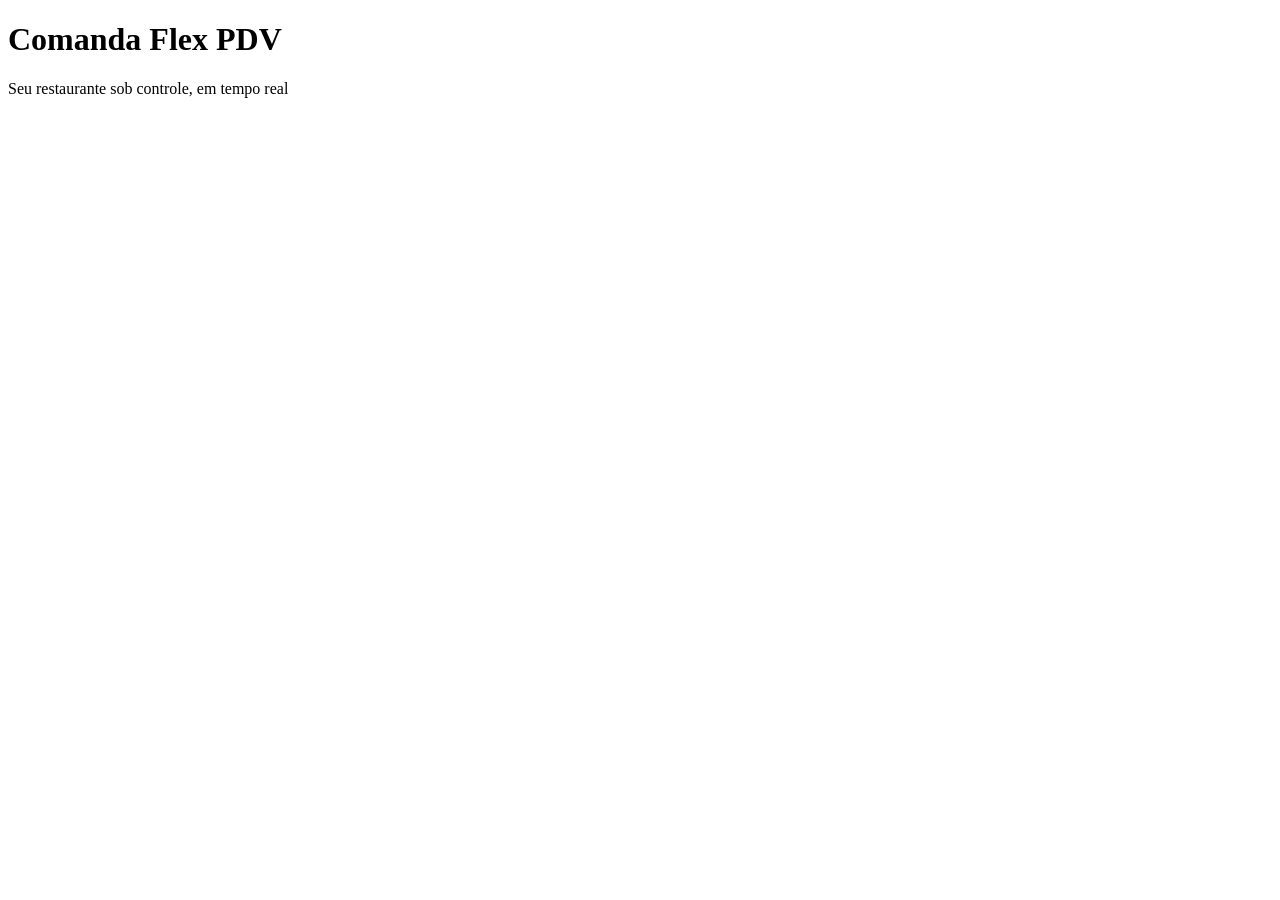
==== index.html @ f5e2afd2 "Adiciona página inicial" ====
<!DOCTYPE html>
<html lang="pt-BR">
<head>
  <meta charset="UTF-8">
  <title>Comanda Flex PDV</title>
</head>
<body>
  <h1>Comanda Flex PDV</h1>
  <p>Seu restaurante sob controle, em tempo real</p>
</body>
</html>
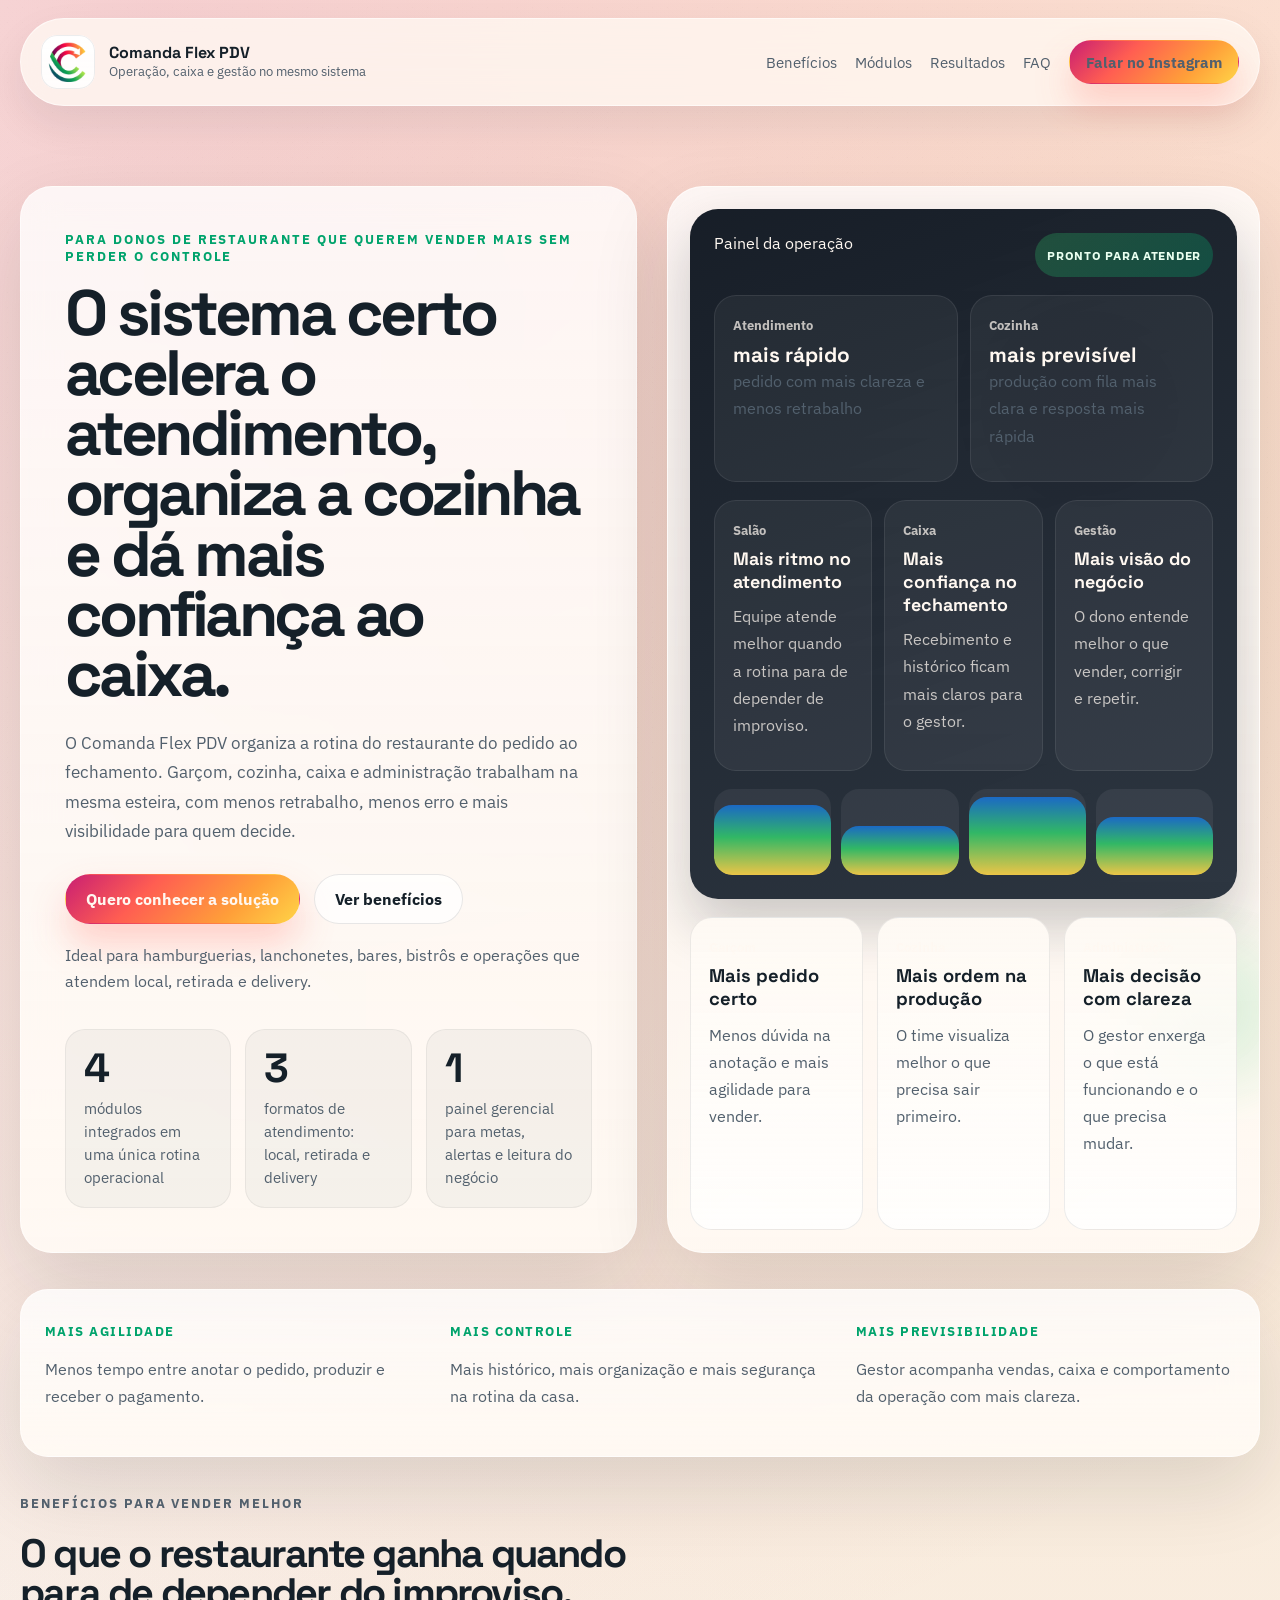
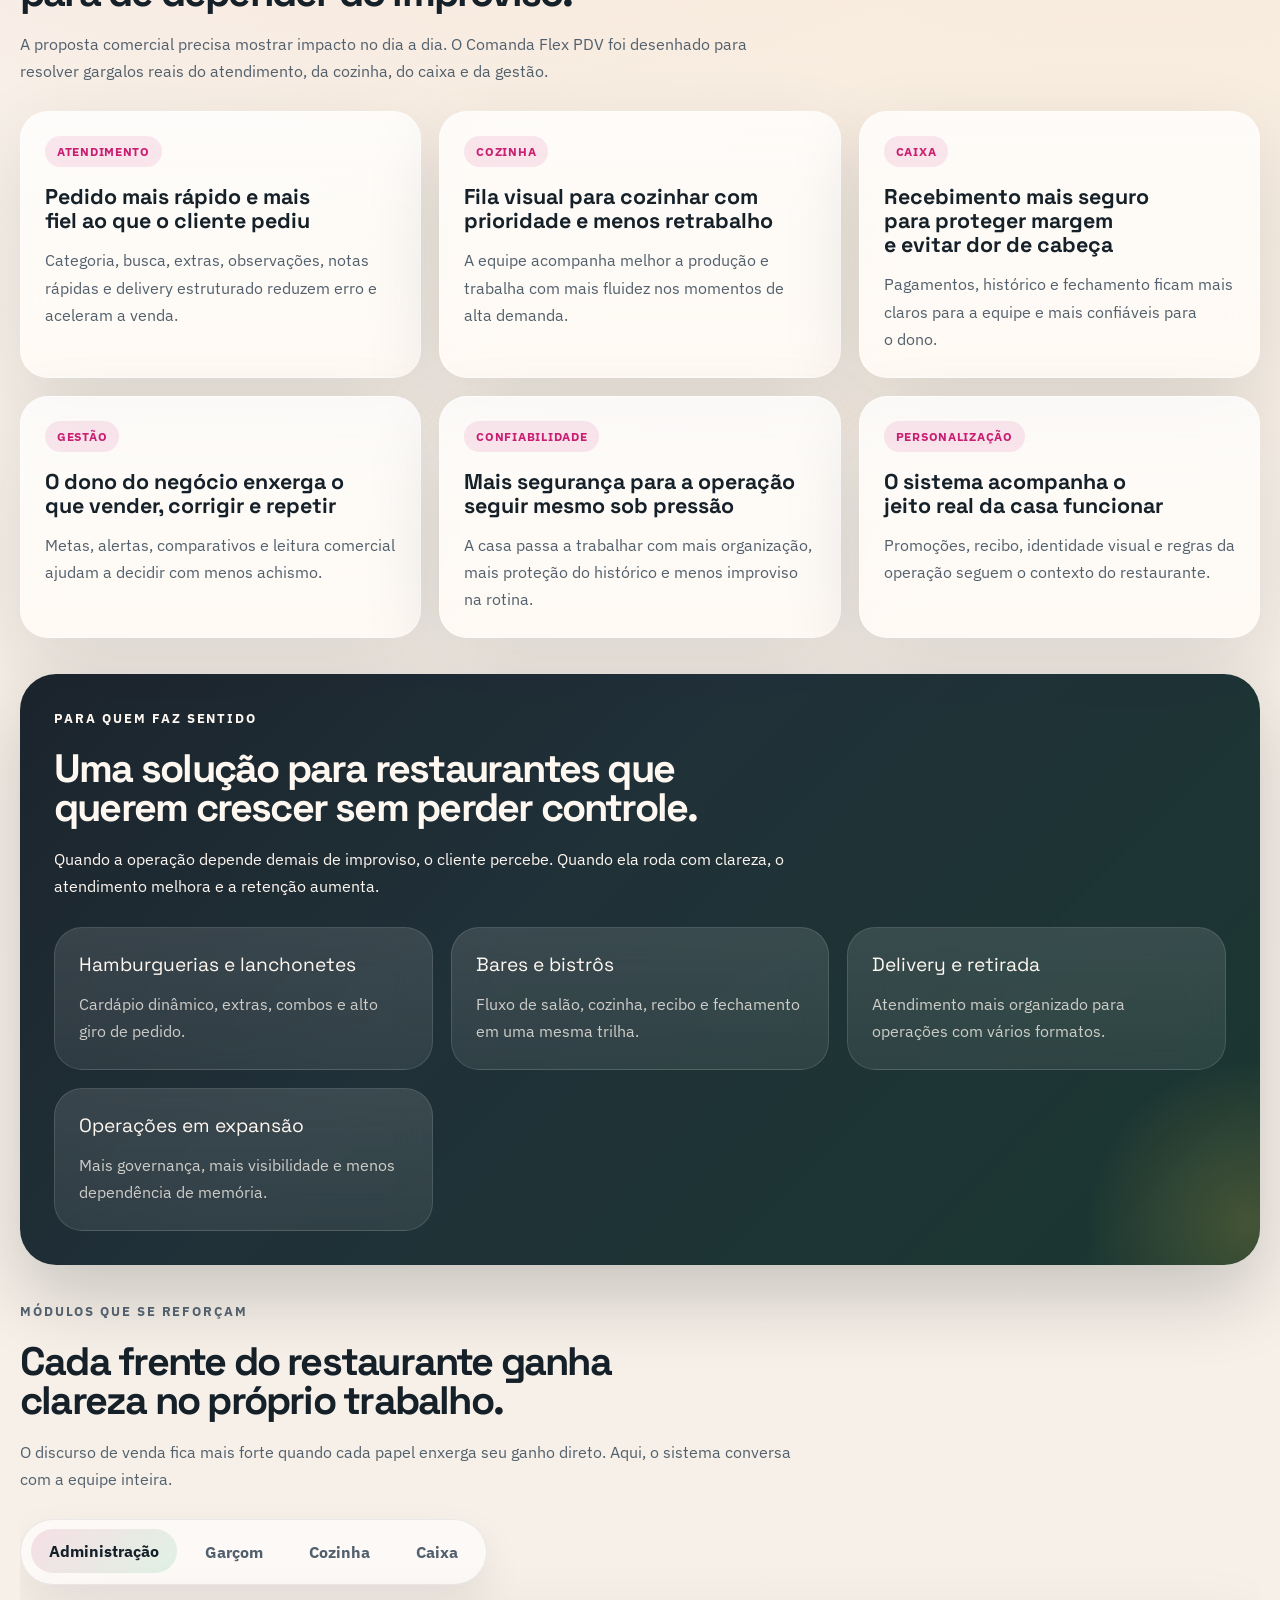
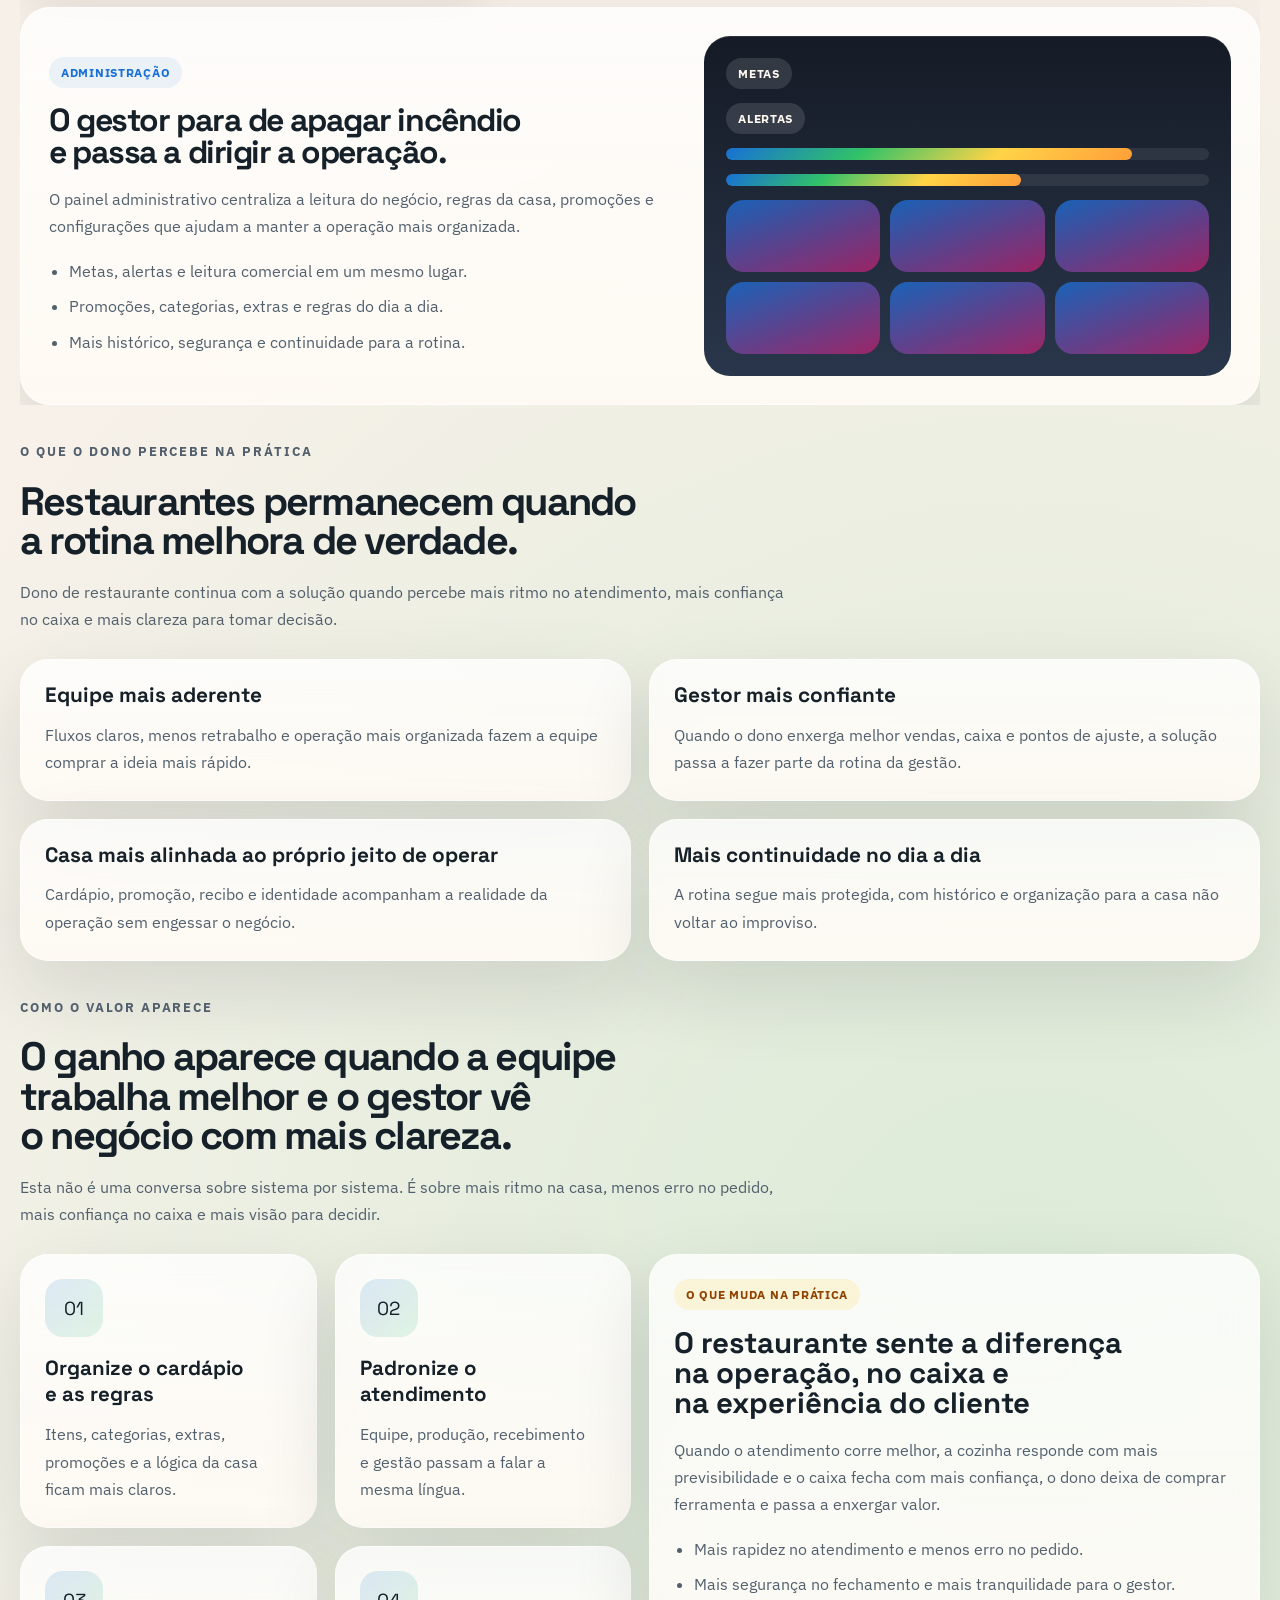
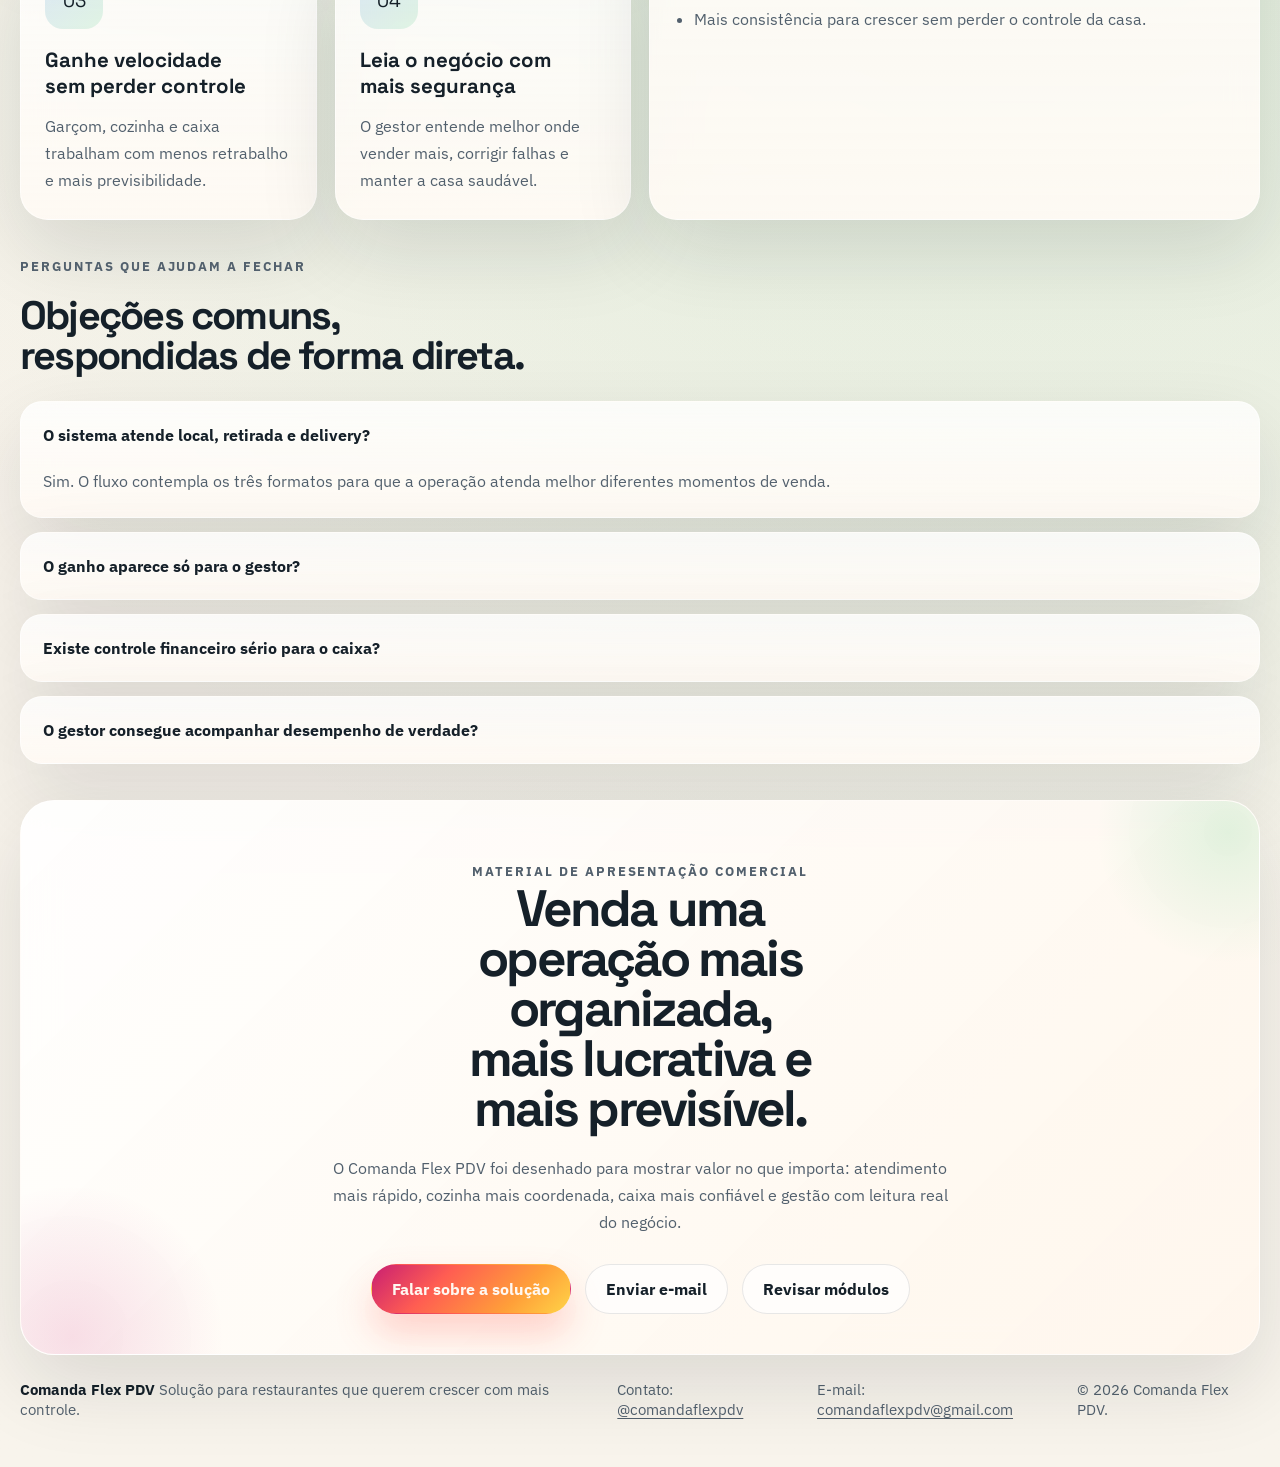
==== commit f7f2d268: "Test" ====
--- a/index.html
+++ b/index.html
@@ -1,11 +1,672 @@
 <!DOCTYPE html>
 <html lang="pt-BR">
-<head>
-  <meta charset="UTF-8">
-  <title>Comanda Flex PDV</title>
-</head>
-<body>
-  <h1>Comanda Flex PDV</h1>
-  <p>Seu restaurante sob controle, em tempo real</p>
-</body>
+  <head>
+    <meta charset="utf-8" />
+    <meta name="viewport" content="width=device-width, initial-scale=1" />
+    <title>Comanda Flex PDV | PDV operacional local para restaurantes</title>
+    <meta
+      name="description"
+      content="Comanda Flex PDV é uma solução para restaurantes com mais agilidade no atendimento, mais controle no caixa e mais clareza para a gestão."
+    />
+    <meta name="theme-color" content="#ff5d52" />
+    <link rel="preconnect" href="https://fonts.googleapis.com" />
+    <link rel="preconnect" href="https://fonts.gstatic.com" crossorigin />
+    <link
+      href="https://fonts.googleapis.com/css2?family=IBM+Plex+Sans:wght@400;500;600;700&family=Space+Grotesk:wght@500;700&display=swap"
+      rel="stylesheet"
+    />
+    <link rel="icon" href="./assets/favicon.png" type="image/png" />
+    <link rel="stylesheet" href="./assets/site.css" />
+    <script defer src="./assets/site.js"></script>
+  </head>
+  <body>
+    <div class="page-noise" aria-hidden="true"></div>
+
+    <header class="site-header">
+      <a class="brand" href="#topo" aria-label="Comanda Flex PDV">
+        <img class="brand-logo" src="./assets/brand-logo.png" alt="" />
+        <span class="brand-copy">
+          <strong>Comanda Flex PDV</strong>
+          <small>Operação, caixa e gestão no mesmo sistema</small>
+        </span>
+      </a>
+
+      <button
+        class="nav-toggle"
+        type="button"
+        aria-expanded="false"
+        aria-controls="site-nav"
+      >
+        Menu
+      </button>
+
+      <nav id="site-nav" class="site-nav" aria-label="Navegação principal">
+        <a href="#beneficios">Benefícios</a>
+        <a href="#modulos">Módulos</a>
+        <a href="#resultados">Resultados</a>
+        <a href="#faq">FAQ</a>
+        <a
+          class="button button-small button-primary"
+          href="https://instagram.com/comandaflexpdv"
+          target="_blank"
+          rel="noreferrer"
+        >
+          Falar no Instagram
+        </a>
+      </nav>
+    </header>
+
+    <main id="topo">
+      <section class="hero section-shell">
+        <div class="hero-copy" data-reveal>
+          <p class="eyebrow">Para donos de restaurante que querem vender mais sem perder o controle</p>
+          <h1>O sistema certo acelera o atendimento, organiza a cozinha e dá mais confiança ao caixa.</h1>
+          <p class="hero-lede">
+            O Comanda Flex PDV organiza a rotina do restaurante do pedido ao
+            fechamento. Garçom, cozinha, caixa e administração trabalham na
+            mesma esteira, com menos retrabalho, menos erro e mais visibilidade
+            para quem decide.
+          </p>
+
+          <div class="hero-actions">
+            <a
+              class="button button-primary"
+              href="https://instagram.com/comandaflexpdv"
+              target="_blank"
+              rel="noreferrer"
+            >
+              Quero conhecer a solução
+            </a>
+            <a class="button button-secondary" href="#beneficios">Ver benefícios</a>
+          </div>
+
+          <p class="hero-caption">
+            Ideal para hamburguerias, lanchonetes, bares, bistrôs e operações
+            que atendem local, retirada e delivery.
+          </p>
+
+          <ul class="hero-metrics" aria-label="Indicadores do produto">
+            <li>
+              <strong data-counter="4">4</strong>
+              <span>módulos integrados em uma única rotina operacional</span>
+            </li>
+            <li>
+              <strong data-counter="3">3</strong>
+              <span>formatos de atendimento: local, retirada e delivery</span>
+            </li>
+            <li>
+              <strong data-counter="1">1</strong>
+              <span>painel gerencial para metas, alertas e leitura do negócio</span>
+            </li>
+          </ul>
+        </div>
+
+        <div class="hero-stage" data-reveal>
+          <article class="sales-console">
+            <div class="sales-console__header">
+              <span>Painel da operação</span>
+              <span class="status-pill">pronto para atender</span>
+            </div>
+
+            <div class="sales-strip">
+              <div class="sales-kpi">
+                <small>Atendimento</small>
+                <strong>mais rápido</strong>
+                <span>pedido com mais clareza e menos retrabalho</span>
+              </div>
+              <div class="sales-kpi">
+                <small>Cozinha</small>
+                <strong>mais previsível</strong>
+                <span>produção com fila mais clara e resposta mais rápida</span>
+              </div>
+            </div>
+
+            <div class="sales-grid">
+              <article class="sales-card">
+                <small>Salão</small>
+                <strong>Mais ritmo no atendimento</strong>
+                <p>Equipe atende melhor quando a rotina para de depender de improviso.</p>
+              </article>
+              <article class="sales-card">
+                <small>Caixa</small>
+                <strong>Mais confiança no fechamento</strong>
+                <p>Recebimento e histórico ficam mais claros para o gestor.</p>
+              </article>
+              <article class="sales-card">
+                <small>Gestão</small>
+                <strong>Mais visão do negócio</strong>
+                <p>O dono entende melhor o que vender, corrigir e repetir.</p>
+              </article>
+            </div>
+
+            <div class="signal-band" aria-hidden="true">
+              <span style="--fill: 82%"></span>
+              <span style="--fill: 57%"></span>
+              <span style="--fill: 91%"></span>
+              <span style="--fill: 68%"></span>
+            </div>
+          </article>
+
+          <div class="hero-sidecards">
+            <article class="flow-card">
+              <small>Garçom</small>
+              <strong>Mais pedido certo</strong>
+              <p>Menos dúvida na anotação e mais agilidade para vender.</p>
+            </article>
+            <article class="flow-card">
+              <small>Cozinha</small>
+              <strong>Mais ordem na produção</strong>
+              <p>O time visualiza melhor o que precisa sair primeiro.</p>
+            </article>
+            <article class="flow-card">
+              <small>Administração</small>
+              <strong>Mais decisão com clareza</strong>
+              <p>O gestor enxerga o que está funcionando e o que precisa mudar.</p>
+            </article>
+          </div>
+        </div>
+      </section>
+
+      <section class="proof-bar section-shell" data-reveal>
+        <article class="proof-item">
+          <span>Mais agilidade</span>
+          <p>Menos tempo entre anotar o pedido, produzir e receber o pagamento.</p>
+        </article>
+        <article class="proof-item">
+          <span>Mais controle</span>
+          <p>Mais histórico, mais organização e mais segurança na rotina da casa.</p>
+        </article>
+        <article class="proof-item">
+          <span>Mais previsibilidade</span>
+          <p>Gestor acompanha vendas, caixa e comportamento da operação com mais clareza.</p>
+        </article>
+      </section>
+
+      <section id="beneficios" class="section-shell">
+        <div class="section-heading" data-reveal>
+          <p class="eyebrow">Benefícios para vender melhor</p>
+          <h2>O que o restaurante ganha quando para de depender do improviso.</h2>
+          <p>
+            A proposta comercial precisa mostrar impacto no dia a dia. O Comanda
+            Flex PDV foi desenhado para resolver gargalos reais do atendimento,
+            da cozinha, do caixa e da gestão.
+          </p>
+        </div>
+
+        <div class="feature-grid">
+          <article class="feature-card" data-reveal>
+            <span class="feature-tag">Atendimento</span>
+            <h3>Pedido mais rápido e mais fiel ao que o cliente pediu</h3>
+            <p>
+              Categoria, busca, extras, observações, notas rápidas e delivery
+              estruturado reduzem erro e aceleram a venda.
+            </p>
+          </article>
+
+          <article class="feature-card" data-reveal>
+            <span class="feature-tag">Cozinha</span>
+            <h3>Fila visual para cozinhar com prioridade e menos retrabalho</h3>
+            <p>
+              A equipe acompanha melhor a produção e trabalha com mais fluidez
+              nos momentos de alta demanda.
+            </p>
+          </article>
+
+          <article class="feature-card" data-reveal>
+            <span class="feature-tag">Caixa</span>
+            <h3>Recebimento mais seguro para proteger margem e evitar dor de cabeça</h3>
+            <p>
+              Pagamentos, histórico e fechamento ficam mais claros para a equipe
+              e mais confiáveis para o dono.
+            </p>
+          </article>
+
+          <article class="feature-card" data-reveal>
+            <span class="feature-tag">Gestão</span>
+            <h3>O dono do negócio enxerga o que vender, corrigir e repetir</h3>
+            <p>
+              Metas, alertas, comparativos e leitura comercial ajudam a decidir
+              com menos achismo.
+            </p>
+          </article>
+
+          <article class="feature-card" data-reveal>
+            <span class="feature-tag">Confiabilidade</span>
+            <h3>Mais segurança para a operação seguir mesmo sob pressão</h3>
+            <p>
+              A casa passa a trabalhar com mais organização, mais proteção do
+              histórico e menos improviso na rotina.
+            </p>
+          </article>
+
+          <article class="feature-card" data-reveal>
+            <span class="feature-tag">Personalização</span>
+            <h3>O sistema acompanha o jeito real da casa funcionar</h3>
+            <p>
+              Promoções, recibo, identidade visual e regras da operação seguem o
+              contexto do restaurante.
+            </p>
+          </article>
+        </div>
+      </section>
+
+      <section class="section-shell audience-shell">
+        <div class="section-heading section-heading--light" data-reveal>
+          <p class="eyebrow">Para quem faz sentido</p>
+          <h2>Uma solução para restaurantes que querem crescer sem perder controle.</h2>
+          <p>
+            Quando a operação depende demais de improviso, o cliente percebe.
+            Quando ela roda com clareza, o atendimento melhora e a retenção
+            aumenta.
+          </p>
+        </div>
+
+        <div class="audience-grid">
+          <article class="audience-card" data-reveal>
+            <span>Hamburguerias e lanchonetes</span>
+            <p>Cardápio dinâmico, extras, combos e alto giro de pedido.</p>
+          </article>
+          <article class="audience-card" data-reveal>
+            <span>Bares e bistrôs</span>
+            <p>Fluxo de salão, cozinha, recibo e fechamento em uma mesma trilha.</p>
+          </article>
+          <article class="audience-card" data-reveal>
+            <span>Delivery e retirada</span>
+            <p>Atendimento mais organizado para operações com vários formatos.</p>
+          </article>
+          <article class="audience-card" data-reveal>
+            <span>Operações em expansão</span>
+            <p>Mais governança, mais visibilidade e menos dependência de memória.</p>
+          </article>
+        </div>
+      </section>
+
+      <section id="modulos" class="section-shell modules-shell">
+        <div class="section-heading" data-reveal>
+          <p class="eyebrow">Módulos que se reforçam</p>
+          <h2>Cada frente do restaurante ganha clareza no próprio trabalho.</h2>
+          <p>
+            O discurso de venda fica mais forte quando cada papel enxerga seu
+            ganho direto. Aqui, o sistema conversa com a equipe inteira.
+          </p>
+        </div>
+
+        <div class="module-tabs" role="tablist" aria-label="Módulos do sistema" data-reveal>
+          <button
+            class="module-tab is-active"
+            type="button"
+            id="tab-admin"
+            role="tab"
+            aria-selected="true"
+            aria-controls="panel-admin"
+            data-module="admin"
+          >
+            Administração
+          </button>
+          <button
+            class="module-tab"
+            type="button"
+            id="tab-waiter"
+            role="tab"
+            aria-selected="false"
+            aria-controls="panel-waiter"
+            data-module="waiter"
+          >
+            Garçom
+          </button>
+          <button
+            class="module-tab"
+            type="button"
+            id="tab-kitchen"
+            role="tab"
+            aria-selected="false"
+            aria-controls="panel-kitchen"
+            data-module="kitchen"
+          >
+            Cozinha
+          </button>
+          <button
+            class="module-tab"
+            type="button"
+            id="tab-cashier"
+            role="tab"
+            aria-selected="false"
+            aria-controls="panel-cashier"
+            data-module="cashier"
+          >
+            Caixa
+          </button>
+        </div>
+
+        <div class="module-panels">
+          <article
+            class="module-panel is-active"
+            id="panel-admin"
+            role="tabpanel"
+            aria-labelledby="tab-admin"
+            data-module-panel="admin"
+            data-reveal
+          >
+            <div class="module-copy">
+              <span class="module-kicker">Administração</span>
+              <h3>O gestor para de apagar incêndio e passa a dirigir a operação.</h3>
+              <p>
+                O painel administrativo centraliza a leitura do negócio, regras
+                da casa, promoções e configurações que ajudam a manter a
+                operação mais organizada.
+              </p>
+              <ul class="module-list">
+                <li>Metas, alertas e leitura comercial em um mesmo lugar.</li>
+                <li>Promoções, categorias, extras e regras do dia a dia.</li>
+                <li>Mais histórico, segurança e continuidade para a rotina.</li>
+              </ul>
+            </div>
+
+            <div class="module-mock module-mock--admin" aria-hidden="true">
+              <div class="mock-pill">metas</div>
+              <div class="mock-pill">alertas</div>
+              <div class="mock-bar" style="--fill: 84%"></div>
+              <div class="mock-bar" style="--fill: 61%"></div>
+              <div class="mock-grid">
+                <span></span>
+                <span></span>
+                <span></span>
+                <span></span>
+                <span></span>
+                <span></span>
+              </div>
+            </div>
+          </article>
+
+          <article
+            class="module-panel"
+            id="panel-waiter"
+            role="tabpanel"
+            aria-labelledby="tab-waiter"
+            data-module-panel="waiter"
+            data-reveal
+            hidden
+          >
+            <div class="module-copy">
+              <span class="module-kicker">Garçom</span>
+              <h3>Mais mesas atendidas com menos fricção para quem vende.</h3>
+              <p>
+                O atendimento fica rápido e padronizado, com busca, categorias,
+                extras, observações, promoções automáticas e fluxo completo para
+                local, retirada e delivery.
+              </p>
+              <ul class="module-list">
+                <li>Notas rápidas e revisão antes da confirmação do pedido.</li>
+                <li>Mais proteção para não perder o ritmo do atendimento.</li>
+                <li>Histórico do pedido para apoiar pós-venda e correções.</li>
+              </ul>
+            </div>
+
+            <div class="module-mock module-mock--waiter" aria-hidden="true">
+              <div class="order-chip">burger duplo + bacon</div>
+              <div class="order-chip">combo promocional</div>
+              <div class="order-chip">delivery</div>
+              <div class="order-note">sem cebola | extra molho | taxa aplicada</div>
+              <div class="sync-strip">
+                <span class="sync-dot"></span>
+                <strong>pedido protegido para seguir</strong>
+              </div>
+            </div>
+          </article>
+
+          <article
+            class="module-panel"
+            id="panel-kitchen"
+            role="tabpanel"
+            aria-labelledby="tab-kitchen"
+            data-module-panel="kitchen"
+            data-reveal
+            hidden
+          >
+            <div class="module-copy">
+              <span class="module-kicker">Cozinha</span>
+              <h3>A produção trabalha com fila visual, prioridade e mais previsibilidade.</h3>
+              <p>
+                O time acompanha a carga de pedidos com mais clareza e ganha
+                ritmo para responder melhor nos horários de pico.
+              </p>
+              <ul class="module-list">
+                <li>Mais leitura da fila para evitar atraso invisível.</li>
+                <li>Mais foco no que precisa sair primeiro.</li>
+                <li>Mais histórico para entender o que aconteceu em cada pedido.</li>
+              </ul>
+            </div>
+
+            <div class="module-mock module-mock--kitchen" aria-hidden="true">
+              <div class="kitchen-card">
+                <small>pendente</small>
+                <strong>02:11</strong>
+              </div>
+              <div class="kitchen-card">
+                <small>em preparo</small>
+                <strong>08:42</strong>
+              </div>
+              <div class="kitchen-card is-hot">
+                <small>aguardando caixa</small>
+                <strong>13:09</strong>
+              </div>
+            </div>
+          </article>
+
+          <article
+            class="module-panel"
+            id="panel-cashier"
+            role="tabpanel"
+            aria-labelledby="tab-cashier"
+            data-module-panel="cashier"
+            data-reveal
+            hidden
+          >
+            <div class="module-copy">
+              <span class="module-kicker">Caixa</span>
+              <h3>O recebimento deixa de ser um ponto cego do restaurante.</h3>
+              <p>
+                A rotina do caixa combina agilidade no atendimento com mais
+                confiança para fechar o dia sem dor de cabeça.
+              </p>
+              <ul class="module-list">
+                <li>Recebimento mais claro para a equipe.</li>
+                <li>Fechamento mais confiável para o gestor.</li>
+                <li>Mais histórico para evitar dúvidas e retrabalho.</li>
+              </ul>
+            </div>
+
+            <div class="module-mock module-mock--cashier" aria-hidden="true">
+              <div class="cash-line">
+                <span>Dinheiro</span>
+                <strong>R$ 120,00</strong>
+              </div>
+              <div class="cash-line">
+                <span>Cartão</span>
+                <strong>R$ 90,00</strong>
+              </div>
+              <div class="cash-total">
+                <span>valor esperado</span>
+                <strong>R$ 210,00</strong>
+              </div>
+            </div>
+          </article>
+        </div>
+      </section>
+
+      <section id="resultados" class="section-shell retention-shell">
+        <div class="section-heading" data-reveal>
+          <p class="eyebrow">O que o dono percebe na prática</p>
+          <h2>Restaurantes permanecem quando a rotina melhora de verdade.</h2>
+          <p>
+            Dono de restaurante continua com a solução quando percebe mais ritmo
+            no atendimento, mais confiança no caixa e mais clareza para tomar
+            decisão.
+          </p>
+        </div>
+
+        <div class="retention-grid">
+          <article class="retention-card" data-reveal>
+            <h3>Equipe mais aderente</h3>
+            <p>
+              Fluxos claros, menos retrabalho e operação mais organizada fazem a
+              equipe comprar a ideia mais rápido.
+            </p>
+          </article>
+          <article class="retention-card" data-reveal>
+            <h3>Gestor mais confiante</h3>
+            <p>
+              Quando o dono enxerga melhor vendas, caixa e pontos de ajuste, a
+              solução passa a fazer parte da rotina da gestão.
+            </p>
+          </article>
+          <article class="retention-card" data-reveal>
+            <h3>Casa mais alinhada ao próprio jeito de operar</h3>
+            <p>
+              Cardápio, promoção, recibo e identidade acompanham a realidade da
+              operação sem engessar o negócio.
+            </p>
+          </article>
+          <article class="retention-card" data-reveal>
+            <h3>Mais continuidade no dia a dia</h3>
+            <p>
+              A rotina segue mais protegida, com histórico e organização para a
+              casa não voltar ao improviso.
+            </p>
+          </article>
+        </div>
+      </section>
+
+      <section class="section-shell implementation-shell">
+        <div class="section-heading" data-reveal>
+          <p class="eyebrow">Como o valor aparece</p>
+          <h2>O ganho aparece quando a equipe trabalha melhor e o gestor vê o negócio com mais clareza.</h2>
+          <p>
+            Esta não é uma conversa sobre sistema por sistema. É sobre mais
+            ritmo na casa, menos erro no pedido, mais confiança no caixa e mais
+            visão para decidir.
+          </p>
+        </div>
+
+        <div class="implementation-grid">
+          <div class="timeline" data-reveal>
+            <article class="timeline-step">
+              <span>01</span>
+              <h3>Organize o cardápio e as regras</h3>
+              <p>Itens, categorias, extras, promoções e a lógica da casa ficam mais claros.</p>
+            </article>
+            <article class="timeline-step">
+              <span>02</span>
+              <h3>Padronize o atendimento</h3>
+              <p>Equipe, produção, recebimento e gestão passam a falar a mesma língua.</p>
+            </article>
+            <article class="timeline-step">
+              <span>03</span>
+              <h3>Ganhe velocidade sem perder controle</h3>
+              <p>Garçom, cozinha e caixa trabalham com menos retrabalho e mais previsibilidade.</p>
+            </article>
+            <article class="timeline-step">
+              <span>04</span>
+              <h3>Leia o negócio com mais segurança</h3>
+              <p>O gestor entende melhor onde vender mais, corrigir falhas e manter a casa saudável.</p>
+            </article>
+          </div>
+
+          <article class="implementation-card" data-reveal>
+            <span class="feature-tag feature-tag--warm">O que muda na prática</span>
+            <h3>O restaurante sente a diferença na operação, no caixa e na experiência do cliente</h3>
+            <p>
+              Quando o atendimento corre melhor, a cozinha responde com mais
+              previsibilidade e o caixa fecha com mais confiança, o dono deixa
+              de comprar ferramenta e passa a enxergar valor.
+            </p>
+            <ul class="module-list">
+              <li>Mais rapidez no atendimento e menos erro no pedido.</li>
+              <li>Mais segurança no fechamento e mais tranquilidade para o gestor.</li>
+              <li>Mais consistência para crescer sem perder o controle da casa.</li>
+            </ul>
+          </article>
+        </div>
+      </section>
+
+      <section id="faq" class="section-shell faq-shell">
+        <div class="section-heading" data-reveal>
+          <p class="eyebrow">Perguntas que ajudam a fechar</p>
+          <h2>Objeções comuns, respondidas de forma direta.</h2>
+        </div>
+
+        <div class="faq-list" data-reveal>
+          <details class="faq-item" open>
+            <summary>O sistema atende local, retirada e delivery?</summary>
+            <p>
+              Sim. O fluxo contempla os três formatos para que a operação atenda
+              melhor diferentes momentos de venda.
+            </p>
+          </details>
+
+          <details class="faq-item">
+            <summary>O ganho aparece só para o gestor?</summary>
+            <p>
+              Não. O salão ganha mais ritmo, a cozinha trabalha com mais ordem,
+              o caixa fecha com mais confiança e o gestor enxerga melhor o
+              negócio.
+            </p>
+          </details>
+
+          <details class="faq-item">
+            <summary>Existe controle financeiro sério para o caixa?</summary>
+            <p>
+              Sim. O foco do caixa é dar mais segurança ao recebimento e mais
+              tranquilidade ao fechamento da rotina.
+            </p>
+          </details>
+
+          <details class="faq-item">
+            <summary>O gestor consegue acompanhar desempenho de verdade?</summary>
+            <p>
+              Sim. A solução ajuda a entender melhor o que está vendendo, onde
+              há desperdício e o que precisa ser corrigido.
+            </p>
+          </details>
+        </div>
+      </section>
+
+      <section class="closing-cta section-shell" data-reveal>
+        <p class="eyebrow">Material de apresentação comercial</p>
+        <h2>Venda uma operação mais organizada, mais lucrativa e mais previsível.</h2>
+        <p>
+          O Comanda Flex PDV foi desenhado para mostrar valor no que importa:
+          atendimento mais rápido, cozinha mais coordenada, caixa mais confiável
+          e gestão com leitura real do negócio.
+        </p>
+
+        <div class="hero-actions">
+          <a
+            class="button button-primary"
+            href="https://instagram.com/comandaflexpdv"
+            target="_blank"
+            rel="noreferrer"
+          >
+            Falar sobre a solução
+          </a>
+          <a class="button button-secondary" href="mailto:comandaflexpdv@gmail.com">Enviar e-mail</a>
+          <a class="button button-secondary" href="#modulos">Revisar módulos</a>
+        </div>
+      </section>
+    </main>
+
+    <footer class="site-footer">
+      <p>
+        <strong>Comanda Flex PDV</strong>
+        <span>Solução para restaurantes que querem crescer com mais controle.</span>
+      </p>
+      <p>
+        Contato: <a href="https://instagram.com/comandaflexpdv" target="_blank" rel="noreferrer">@comandaflexpdv</a>
+      </p>
+      <p>
+        E-mail: <a href="mailto:comandaflexpdv@gmail.com">comandaflexpdv@gmail.com</a>
+      </p>
+      <p>&copy; <span id="current-year">2026</span> Comanda Flex PDV.</p>
+    </footer>
+  </body>
 </html>
--- a/assets/site.css
+++ b/assets/site.css
@@ -0,0 +1,1331 @@
+:root {
+  --bg: #f6efe7;
+  --bg-alt: #fff8f1;
+  --surface: rgba(255, 252, 247, 0.82);
+  --surface-strong: #fffaf4;
+  --surface-dark: rgba(18, 28, 36, 0.92);
+  --text: #152029;
+  --text-soft: #52606d;
+  --text-inverse: #fff8f1;
+  --line: rgba(21, 32, 41, 0.1);
+  --line-strong: rgba(21, 32, 41, 0.18);
+  --shadow: 0 30px 80px rgba(20, 24, 37, 0.12);
+  --shadow-soft: 0 18px 40px rgba(20, 24, 37, 0.08);
+  --magenta: #c91f72;
+  --red: #ff5d52;
+  --orange: #ff9f39;
+  --yellow: #ffd447;
+  --green: #31c268;
+  --teal: #00a36c;
+  --blue: #1870d6;
+  --ink: #0f1720;
+  --font-display: "Space Grotesk", "Trebuchet MS", sans-serif;
+  --font-body: "IBM Plex Sans", "Segoe UI", sans-serif;
+  --radius-xl: 32px;
+  --radius-lg: 24px;
+  --radius-md: 18px;
+  --radius-sm: 12px;
+  --site-width: 1240px;
+}
+
+*,
+*::before,
+*::after {
+  box-sizing: border-box;
+}
+
+html {
+  scroll-behavior: smooth;
+}
+
+body {
+  margin: 0;
+  min-height: 100vh;
+  color: var(--text);
+  font-family: var(--font-body);
+  background:
+    radial-gradient(circle at 12% 0%, rgba(201, 31, 114, 0.16), transparent 28%),
+    radial-gradient(circle at 88% 8%, rgba(255, 159, 57, 0.18), transparent 28%),
+    radial-gradient(circle at 80% 72%, rgba(49, 194, 104, 0.14), transparent 28%),
+    linear-gradient(180deg, #fff7ee 0%, #f6efe7 36%, #f8f4ec 100%);
+}
+
+img {
+  display: block;
+  max-width: 100%;
+}
+
+a {
+  color: inherit;
+  text-decoration: none;
+}
+
+button,
+input,
+textarea,
+select {
+  font: inherit;
+}
+
+code,
+pre {
+  font-family: "Consolas", "Courier New", monospace;
+}
+
+.page-noise {
+  position: fixed;
+  inset: 0;
+  z-index: -1;
+  pointer-events: none;
+  opacity: 0.38;
+  background-image:
+    linear-gradient(rgba(21, 32, 41, 0.014), rgba(21, 32, 41, 0.014)),
+    radial-gradient(rgba(21, 32, 41, 0.04) 0.65px, transparent 0.65px);
+  background-size: auto, 15px 15px;
+}
+
+.site-header,
+.section-shell,
+.site-footer {
+  width: min(calc(100% - 32px), var(--site-width));
+  margin-inline: auto;
+}
+
+.site-header {
+  position: sticky;
+  top: 18px;
+  z-index: 20;
+  display: flex;
+  align-items: center;
+  justify-content: space-between;
+  gap: 24px;
+  margin-top: 18px;
+  padding: 16px 20px;
+  border-radius: 999px;
+  border: 1px solid rgba(255, 255, 255, 0.56);
+  background: rgba(255, 250, 244, 0.76);
+  backdrop-filter: blur(18px);
+  box-shadow: var(--shadow-soft);
+}
+
+.brand {
+  display: inline-flex;
+  align-items: center;
+  gap: 14px;
+  min-width: 0;
+}
+
+.brand-logo {
+  width: 54px;
+  height: 54px;
+  border-radius: 16px;
+  object-fit: contain;
+  background: linear-gradient(180deg, rgba(255, 255, 255, 0.98), rgba(255, 255, 255, 0.84));
+  padding: 4px;
+  box-shadow: inset 0 0 0 1px rgba(21, 32, 41, 0.08);
+}
+
+.brand-copy {
+  display: flex;
+  flex-direction: column;
+  min-width: 0;
+}
+
+.brand-copy strong,
+.hero-copy h1,
+.section-heading h2,
+.feature-card h3,
+.module-copy h3,
+.retention-card h3,
+.timeline-step h3,
+.implementation-card h3,
+.closing-cta h2 {
+  font-family: var(--font-display);
+  text-wrap: balance;
+}
+
+.brand-copy strong {
+  font-size: 1rem;
+  font-weight: 700;
+  line-height: 1.1;
+}
+
+.brand-copy small {
+  color: var(--text-soft);
+  font-size: 0.83rem;
+}
+
+.site-nav {
+  display: flex;
+  align-items: center;
+  gap: 18px;
+}
+
+.site-nav a {
+  color: var(--text-soft);
+  font-size: 0.95rem;
+  transition: color 180ms ease;
+}
+
+.site-nav a:hover,
+.site-nav a:focus-visible {
+  color: var(--text);
+}
+
+.nav-toggle {
+  display: none;
+  border: 1px solid var(--line);
+  border-radius: 999px;
+  padding: 10px 16px;
+  background: var(--surface);
+  color: var(--text);
+}
+
+.button {
+  display: inline-flex;
+  align-items: center;
+  justify-content: center;
+  gap: 10px;
+  padding: 14px 20px;
+  border-radius: 999px;
+  border: 1px solid transparent;
+  font-weight: 700;
+  transition:
+    transform 180ms ease,
+    box-shadow 180ms ease,
+    border-color 180ms ease,
+    background 180ms ease;
+}
+
+.button:hover,
+.button:focus-visible {
+  transform: translateY(-2px);
+}
+
+.button-small {
+  padding: 11px 16px;
+}
+
+.button-primary {
+  color: var(--text-inverse);
+  background:
+    linear-gradient(135deg, var(--magenta), var(--red) 34%, var(--orange) 72%, var(--yellow));
+  box-shadow: 0 20px 36px rgba(255, 93, 82, 0.26);
+}
+
+.button-secondary {
+  color: var(--text);
+  background: rgba(255, 255, 255, 0.68);
+  border-color: rgba(21, 32, 41, 0.1);
+}
+
+.section-shell {
+  margin-top: 36px;
+}
+
+.hero {
+  display: grid;
+  grid-template-columns: minmax(0, 1.02fr) minmax(0, 0.98fr);
+  gap: 30px;
+  padding-top: 44px;
+}
+
+.hero-copy,
+.hero-stage,
+.proof-bar,
+.feature-card,
+.module-panel,
+.retention-card,
+.timeline-step,
+.implementation-card,
+.closing-cta,
+.faq-item,
+.audience-card {
+  border: 1px solid rgba(255, 255, 255, 0.52);
+  background:
+    linear-gradient(180deg, rgba(255, 255, 255, 0.78), rgba(255, 250, 244, 0.92));
+  backdrop-filter: blur(18px);
+  box-shadow: var(--shadow);
+}
+
+.hero-copy {
+  padding: 44px;
+  border-radius: var(--radius-xl);
+}
+
+.eyebrow {
+  margin: 0 0 18px;
+  color: var(--teal);
+  font-size: 0.82rem;
+  font-weight: 700;
+  letter-spacing: 0.15em;
+  text-transform: uppercase;
+}
+
+.hero-copy h1 {
+  margin: 0;
+  font-size: clamp(2.9rem, 5vw, 5.3rem);
+  line-height: 0.94;
+  letter-spacing: -0.055em;
+}
+
+.hero-lede,
+.section-heading p,
+.feature-card p,
+.module-copy p,
+.module-list li,
+.proof-item p,
+.flow-card p,
+.audience-card p,
+.retention-card p,
+.timeline-step p,
+.implementation-card p,
+.faq-item p,
+.closing-cta p,
+.sales-card p,
+.sales-kpi span,
+.hero-caption {
+  color: var(--text-soft);
+  line-height: 1.7;
+  text-wrap: pretty;
+}
+
+.hero-lede {
+  max-width: 56ch;
+  margin: 24px 0 0;
+  font-size: 1.08rem;
+}
+
+.hero-actions {
+  display: flex;
+  flex-wrap: wrap;
+  gap: 14px;
+  margin-top: 28px;
+}
+
+.hero-caption {
+  margin: 18px 0 0;
+  max-width: 56ch;
+  font-size: 0.98rem;
+}
+
+.hero-metrics {
+  list-style: none;
+  display: grid;
+  grid-template-columns: repeat(3, minmax(0, 1fr));
+  gap: 14px;
+  margin: 34px 0 0;
+  padding: 0;
+}
+
+.hero-metrics li {
+  display: grid;
+  gap: 8px;
+  padding: 18px;
+  border-radius: 20px;
+  background: rgba(21, 32, 41, 0.04);
+  border: 1px solid rgba(21, 32, 41, 0.06);
+}
+
+.hero-metrics strong {
+  font-family: var(--font-display);
+  font-size: clamp(1.85rem, 3.2vw, 2.55rem);
+  line-height: 1;
+}
+
+.hero-metrics span {
+  color: var(--text-soft);
+  font-size: 0.93rem;
+  line-height: 1.55;
+}
+
+.hero-stage {
+  position: relative;
+  overflow: hidden;
+  display: grid;
+  gap: 18px;
+  padding: 22px;
+  border-radius: calc(var(--radius-xl) + 4px);
+}
+
+.hero-stage::before,
+.hero-stage::after {
+  content: "";
+  position: absolute;
+  border-radius: 50%;
+  filter: blur(12px);
+  opacity: 0.9;
+}
+
+.hero-stage::before {
+  inset: auto auto 66% 48%;
+  width: 280px;
+  height: 280px;
+  background: radial-gradient(circle, rgba(201, 31, 114, 0.24), transparent 68%);
+}
+
+.hero-stage::after {
+  inset: 66% -12% auto auto;
+  width: 240px;
+  height: 240px;
+  background: radial-gradient(circle, rgba(49, 194, 104, 0.22), transparent 68%);
+}
+
+.sales-console {
+  position: relative;
+  z-index: 1;
+  display: grid;
+  gap: 18px;
+  padding: 24px;
+  border-radius: 28px;
+  background:
+    linear-gradient(160deg, rgba(14, 21, 31, 0.96), rgba(27, 37, 49, 0.92));
+  color: var(--text-inverse);
+  box-shadow: 0 26px 56px rgba(15, 23, 32, 0.22);
+  animation: float-card 6s ease-in-out infinite;
+}
+
+.sales-console__header,
+.sales-strip {
+  display: flex;
+  align-items: stretch;
+  justify-content: space-between;
+  gap: 12px;
+}
+
+.status-pill,
+.feature-tag,
+.module-kicker,
+.mock-pill {
+  display: inline-flex;
+  align-items: center;
+  gap: 8px;
+  padding: 8px 12px;
+  border-radius: 999px;
+  font-size: 0.75rem;
+  font-weight: 700;
+  letter-spacing: 0.06em;
+  text-transform: uppercase;
+}
+
+.status-pill {
+  color: #eafff0;
+  background: linear-gradient(135deg, rgba(49, 194, 104, 0.28), rgba(0, 163, 108, 0.32));
+}
+
+.sales-kpi,
+.sales-card {
+  border-radius: 22px;
+  border: 1px solid rgba(255, 255, 255, 0.08);
+  background: rgba(255, 255, 255, 0.05);
+}
+
+.sales-kpi {
+  flex: 1;
+  padding: 18px;
+}
+
+.sales-kpi small,
+.sales-card small,
+.flow-card small,
+.metric-text,
+.kitchen-card small,
+.cash-line span,
+.cash-total span {
+  color: rgba(255, 248, 241, 0.72);
+  font-size: 0.8rem;
+  font-weight: 700;
+}
+
+.sales-kpi strong,
+.sales-card strong,
+.flow-card strong,
+.module-mock strong,
+.timeline-step span,
+.cash-total strong {
+  font-family: var(--font-display);
+}
+
+.sales-kpi strong {
+  display: block;
+  margin-top: 8px;
+  font-size: 1.3rem;
+}
+
+.sales-grid {
+  display: grid;
+  grid-template-columns: repeat(3, minmax(0, 1fr));
+  gap: 12px;
+}
+
+.sales-card {
+  padding: 18px;
+}
+
+.sales-card strong {
+  display: block;
+  margin-top: 8px;
+  font-size: 1.12rem;
+}
+
+.sales-card p {
+  margin: 10px 0 0;
+  color: rgba(255, 248, 241, 0.74);
+}
+
+.signal-band {
+  display: grid;
+  grid-template-columns: repeat(4, minmax(0, 1fr));
+  gap: 10px;
+}
+
+.signal-band span {
+  position: relative;
+  min-height: 72px;
+  border-radius: 18px;
+  overflow: hidden;
+  background: rgba(255, 255, 255, 0.06);
+}
+
+.signal-band span::after {
+  content: "";
+  position: absolute;
+  inset: calc(100% - var(--fill)) 0 0 0;
+  border-radius: inherit;
+  background:
+    linear-gradient(180deg, rgba(24, 112, 214, 0.88), rgba(49, 194, 104, 0.92) 46%, rgba(255, 212, 71, 0.9) 100%);
+}
+
+.hero-sidecards {
+  position: relative;
+  z-index: 1;
+  display: grid;
+  grid-template-columns: repeat(3, minmax(0, 1fr));
+  gap: 14px;
+}
+
+.flow-card {
+  min-height: 162px;
+  padding: 18px;
+  border-radius: 22px;
+  background:
+    linear-gradient(180deg, rgba(255, 250, 244, 0.96), rgba(255, 255, 255, 0.76));
+  border: 1px solid rgba(21, 32, 41, 0.08);
+}
+
+.flow-card strong {
+  display: block;
+  margin-top: 8px;
+  font-size: 1.15rem;
+}
+
+.flow-card p {
+  margin: 12px 0 0;
+}
+
+.proof-bar {
+  display: grid;
+  grid-template-columns: repeat(3, minmax(0, 1fr));
+  gap: 18px;
+  padding: 20px;
+  border-radius: 28px;
+}
+
+.proof-item {
+  padding: 10px 4px;
+}
+
+.proof-item span {
+  display: inline-block;
+  color: var(--teal);
+  font-size: 0.84rem;
+  font-weight: 700;
+  letter-spacing: 0.11em;
+  text-transform: uppercase;
+}
+
+.section-heading {
+  max-width: 780px;
+  margin-bottom: 26px;
+}
+
+.section-heading h2 {
+  margin: 0;
+  font-size: clamp(2rem, 3.1vw, 3.45rem);
+  line-height: 1;
+  letter-spacing: -0.045em;
+}
+
+.section-heading p:last-child {
+  margin-top: 18px;
+}
+
+.section-heading--light .eyebrow,
+.section-heading--light h2,
+.section-heading--light p {
+  color: var(--text-inverse);
+}
+
+.feature-grid,
+.audience-grid,
+.retention-grid {
+  display: grid;
+  grid-template-columns: repeat(3, minmax(0, 1fr));
+  gap: 18px;
+}
+
+.feature-card,
+.retention-card,
+.audience-card {
+  min-height: 100%;
+  padding: 24px;
+  border-radius: 28px;
+  transition:
+    transform 220ms ease,
+    box-shadow 220ms ease;
+}
+
+.feature-card:hover,
+.retention-card:hover,
+.audience-card:hover {
+  transform: translateY(-6px);
+  box-shadow: 0 34px 64px rgba(20, 24, 37, 0.14);
+}
+
+.feature-tag {
+  color: var(--magenta);
+  background: rgba(201, 31, 114, 0.1);
+}
+
+.feature-tag--warm {
+  color: #8f4200;
+  background: rgba(255, 212, 71, 0.18);
+}
+
+.feature-card h3,
+.retention-card h3 {
+  margin: 18px 0 0;
+  font-size: 1.34rem;
+  line-height: 1.12;
+}
+
+.feature-card p,
+.retention-card p,
+.audience-card p {
+  margin: 14px 0 0;
+}
+
+.audience-shell {
+  position: relative;
+  overflow: hidden;
+  padding: 34px;
+  border-radius: 36px;
+  background:
+    linear-gradient(135deg, rgba(18, 27, 37, 0.96), rgba(23, 40, 49, 0.96) 40%, rgba(14, 45, 39, 0.95));
+  box-shadow: 0 32px 72px rgba(15, 23, 32, 0.2);
+}
+
+.audience-shell::before {
+  content: "";
+  position: absolute;
+  inset: auto -12% -20% auto;
+  width: 320px;
+  height: 320px;
+  border-radius: 50%;
+  background: radial-gradient(circle, rgba(255, 212, 71, 0.18), transparent 72%);
+}
+
+.audience-card {
+  position: relative;
+  z-index: 1;
+  background:
+    linear-gradient(180deg, rgba(255, 255, 255, 0.12), rgba(255, 255, 255, 0.08));
+  border: 1px solid rgba(255, 255, 255, 0.12);
+  box-shadow: none;
+}
+
+.audience-card span {
+  display: block;
+  color: var(--text-inverse);
+  font-family: var(--font-display);
+  font-size: 1.2rem;
+}
+
+.audience-card p {
+  color: rgba(255, 248, 241, 0.76);
+}
+
+.modules-shell {
+  overflow: hidden;
+}
+
+.module-tabs {
+  display: inline-flex;
+  flex-wrap: wrap;
+  gap: 10px;
+  padding: 10px;
+  border-radius: 999px;
+  background: rgba(255, 255, 255, 0.62);
+  border: 1px solid rgba(21, 32, 41, 0.08);
+  box-shadow: var(--shadow-soft);
+}
+
+.module-tab {
+  border: 0;
+  padding: 12px 18px;
+  border-radius: 999px;
+  background: transparent;
+  color: var(--text-soft);
+  cursor: pointer;
+  font-weight: 700;
+  transition:
+    background 180ms ease,
+    color 180ms ease,
+    transform 180ms ease;
+}
+
+.module-tab.is-active,
+.module-tab:hover,
+.module-tab:focus-visible {
+  color: var(--text);
+  background: linear-gradient(135deg, rgba(201, 31, 114, 0.12), rgba(49, 194, 104, 0.14));
+  transform: translateY(-1px);
+}
+
+.module-panels {
+  margin-top: 22px;
+}
+
+.module-panel {
+  display: grid;
+  grid-template-columns: minmax(0, 1fr) minmax(300px, 0.84fr);
+  gap: 28px;
+  align-items: center;
+  padding: 28px;
+  border-radius: 30px;
+}
+
+.module-panel:not(.is-active) {
+  display: none;
+}
+
+.module-kicker {
+  color: var(--blue);
+  background: rgba(24, 112, 214, 0.08);
+}
+
+.module-copy h3 {
+  margin: 16px 0 0;
+  font-size: clamp(1.85rem, 2.5vw, 2.5rem);
+  line-height: 1;
+  letter-spacing: -0.045em;
+}
+
+.module-copy p {
+  margin: 18px 0 0;
+}
+
+.module-list {
+  margin: 18px 0 0;
+  padding-left: 20px;
+}
+
+.module-list li + li {
+  margin-top: 8px;
+}
+
+.module-mock {
+  display: grid;
+  gap: 14px;
+  min-height: 290px;
+  padding: 22px;
+  border-radius: 26px;
+  color: var(--text-inverse);
+  box-shadow: inset 0 1px 0 rgba(255, 255, 255, 0.1);
+}
+
+.module-mock--admin {
+  align-content: start;
+  background:
+    linear-gradient(180deg, rgba(12, 18, 29, 0.96), rgba(23, 37, 60, 0.92));
+}
+
+.module-mock--waiter {
+  align-content: start;
+  background:
+    linear-gradient(180deg, rgba(23, 22, 46, 0.96), rgba(38, 31, 63, 0.92));
+}
+
+.module-mock--kitchen {
+  grid-template-columns: repeat(3, minmax(0, 1fr));
+  background:
+    linear-gradient(180deg, rgba(36, 28, 17, 0.94), rgba(63, 39, 22, 0.95));
+}
+
+.module-mock--cashier {
+  align-content: start;
+  background:
+    linear-gradient(180deg, rgba(14, 34, 30, 0.96), rgba(18, 56, 41, 0.94));
+}
+
+.mock-pill {
+  width: fit-content;
+  color: var(--text-inverse);
+  background: rgba(255, 255, 255, 0.12);
+}
+
+.mock-bar {
+  position: relative;
+  height: 12px;
+  overflow: hidden;
+  border-radius: 999px;
+  background: rgba(255, 255, 255, 0.08);
+}
+
+.mock-bar::after {
+  content: "";
+  position: absolute;
+  inset: 0 auto 0 0;
+  width: var(--fill);
+  border-radius: inherit;
+  background: linear-gradient(135deg, var(--blue), var(--green), var(--yellow), var(--orange));
+}
+
+.mock-grid {
+  display: grid;
+  grid-template-columns: repeat(3, minmax(0, 1fr));
+  gap: 10px;
+  margin-top: auto;
+}
+
+.mock-grid span {
+  min-height: 72px;
+  border-radius: 18px;
+  background:
+    linear-gradient(160deg, rgba(24, 112, 214, 0.8), rgba(201, 31, 114, 0.72));
+}
+
+.order-chip,
+.order-note,
+.sync-strip,
+.cash-line,
+.cash-total,
+.kitchen-card {
+  border-radius: 18px;
+  padding: 16px;
+  background: rgba(255, 255, 255, 0.08);
+}
+
+.order-chip {
+  font-weight: 700;
+}
+
+.order-note {
+  color: rgba(255, 248, 241, 0.84);
+}
+
+.sync-strip {
+  display: flex;
+  align-items: center;
+  gap: 12px;
+  margin-top: auto;
+}
+
+.sync-dot {
+  width: 12px;
+  height: 12px;
+  border-radius: 50%;
+  background: var(--green);
+  box-shadow: 0 0 0 8px rgba(49, 194, 104, 0.18);
+  animation: pulse-dot 2.1s ease-in-out infinite;
+}
+
+.kitchen-card {
+  display: grid;
+  align-content: space-between;
+  gap: 18px;
+}
+
+.kitchen-card strong {
+  font-size: 1.5rem;
+}
+
+.kitchen-card.is-hot {
+  background:
+    linear-gradient(180deg, rgba(255, 93, 82, 0.28), rgba(255, 159, 57, 0.18));
+}
+
+.cash-line,
+.cash-total {
+  display: flex;
+  align-items: center;
+  justify-content: space-between;
+  gap: 12px;
+}
+
+.cash-total {
+  margin-top: auto;
+  background:
+    linear-gradient(135deg, rgba(49, 194, 104, 0.24), rgba(24, 112, 214, 0.18));
+}
+
+.retention-grid,
+.implementation-grid {
+  display: grid;
+  grid-template-columns: repeat(2, minmax(0, 1fr));
+  gap: 18px;
+}
+
+.developer-grid {
+  display: grid;
+  grid-template-columns: repeat(4, minmax(0, 1fr));
+  gap: 18px;
+}
+
+.retention-card {
+  padding: 24px;
+  border-radius: 28px;
+}
+
+.retention-card h3 {
+  margin: 0;
+  font-size: 1.3rem;
+  line-height: 1.12;
+}
+
+.retention-card p {
+  margin: 14px 0 0;
+}
+
+.timeline {
+  display: grid;
+  grid-template-columns: repeat(2, minmax(0, 1fr));
+  gap: 18px;
+}
+
+.timeline-step,
+.implementation-card {
+  padding: 24px;
+  border-radius: 28px;
+}
+
+.timeline-step span {
+  display: inline-flex;
+  width: 58px;
+  height: 58px;
+  align-items: center;
+  justify-content: center;
+  border-radius: 18px;
+  font-size: 1.18rem;
+  background:
+    linear-gradient(135deg, rgba(24, 112, 214, 0.14), rgba(49, 194, 104, 0.14));
+}
+
+.timeline-step h3 {
+  margin: 18px 0 0;
+  font-size: 1.28rem;
+}
+
+.timeline-step p {
+  margin: 14px 0 0;
+}
+
+.implementation-card h3 {
+  margin: 18px 0 0;
+  font-size: clamp(1.7rem, 2.3vw, 2.2rem);
+  line-height: 1.02;
+}
+
+.implementation-card p {
+  margin: 18px 0 0;
+}
+
+.developer-shell {
+  position: relative;
+  overflow: hidden;
+  padding: 34px;
+  border-radius: 36px;
+  background:
+    linear-gradient(135deg, rgba(17, 24, 39, 0.97), rgba(28, 27, 63, 0.96) 42%, rgba(10, 68, 51, 0.95));
+  box-shadow: 0 32px 72px rgba(15, 23, 32, 0.22);
+}
+
+.developer-shell::before,
+.developer-shell::after {
+  content: "";
+  position: absolute;
+  border-radius: 50%;
+}
+
+.developer-shell::before {
+  inset: auto auto -18% -8%;
+  width: 280px;
+  height: 280px;
+  background: radial-gradient(circle, rgba(201, 31, 114, 0.2), transparent 72%);
+}
+
+.developer-shell::after {
+  inset: -10% -8% auto auto;
+  width: 320px;
+  height: 320px;
+  background: radial-gradient(circle, rgba(49, 194, 104, 0.18), transparent 72%);
+}
+
+.developer-grid,
+.developer-bridge {
+  position: relative;
+  z-index: 1;
+}
+
+.developer-card,
+.developer-bridge-card {
+  min-height: 100%;
+  padding: 24px;
+  border-radius: 28px;
+  background:
+    linear-gradient(180deg, rgba(255, 255, 255, 0.12), rgba(255, 255, 255, 0.08));
+  border: 1px solid rgba(255, 255, 255, 0.12);
+  transition:
+    transform 220ms ease,
+    box-shadow 220ms ease;
+}
+
+.developer-card:hover,
+.developer-bridge-card:hover {
+  transform: translateY(-6px);
+  box-shadow: 0 34px 64px rgba(9, 13, 24, 0.24);
+}
+
+.developer-card h3,
+.developer-bridge-card span {
+  display: block;
+  color: var(--text-inverse);
+  font-family: var(--font-display);
+}
+
+.developer-card h3 {
+  margin: 0;
+  font-size: 1.32rem;
+  line-height: 1.1;
+}
+
+.developer-card p,
+.developer-bridge-card p {
+  margin: 14px 0 0;
+  color: rgba(255, 248, 241, 0.78);
+  line-height: 1.7;
+}
+
+.developer-bridge {
+  display: grid;
+  grid-template-columns: repeat(2, minmax(0, 1fr));
+  gap: 18px;
+  margin-top: 18px;
+}
+
+.developer-bridge-card span {
+  font-size: 1.18rem;
+}
+
+.faq-list {
+  display: grid;
+  gap: 14px;
+}
+
+.faq-item {
+  padding: 0 22px;
+  border-radius: 22px;
+}
+
+.faq-item summary {
+  list-style: none;
+  cursor: pointer;
+  padding: 22px 0;
+  font-weight: 700;
+  font-size: 1.03rem;
+}
+
+.faq-item summary::-webkit-details-marker {
+  display: none;
+}
+
+.faq-item p {
+  margin: 0;
+  padding: 0 0 22px;
+}
+
+.closing-cta {
+  position: relative;
+  overflow: hidden;
+  padding: 40px;
+  text-align: center;
+  border-radius: 34px;
+  background:
+    linear-gradient(135deg, rgba(255, 255, 255, 0.92), rgba(255, 246, 236, 0.96));
+}
+
+.closing-cta::before {
+  content: "";
+  position: absolute;
+  inset: auto auto -24% -8%;
+  width: 300px;
+  height: 300px;
+  border-radius: 50%;
+  background: radial-gradient(circle, rgba(201, 31, 114, 0.14), transparent 72%);
+}
+
+.closing-cta::after {
+  content: "";
+  position: absolute;
+  inset: -18% -8% auto auto;
+  width: 260px;
+  height: 260px;
+  border-radius: 50%;
+  background: radial-gradient(circle, rgba(49, 194, 104, 0.14), transparent 72%);
+}
+
+.closing-cta > * {
+  position: relative;
+  z-index: 1;
+}
+
+.closing-cta h2 {
+  max-width: 14ch;
+  margin: 0 auto;
+  font-size: clamp(2.25rem, 4vw, 4rem);
+  line-height: 0.98;
+  letter-spacing: -0.055em;
+}
+
+.closing-cta p {
+  max-width: 62ch;
+  margin: 20px auto 0;
+}
+
+.closing-cta .hero-actions {
+  justify-content: center;
+}
+
+.site-footer {
+  display: flex;
+  align-items: center;
+  justify-content: space-between;
+  gap: 18px;
+  padding: 24px 0 48px;
+  color: var(--text-soft);
+  font-size: 0.95rem;
+}
+
+.site-footer p {
+  margin: 0;
+}
+
+.site-footer strong {
+  color: var(--text);
+}
+
+.site-footer a {
+  text-decoration: underline;
+  text-underline-offset: 0.18em;
+}
+
+.js [data-reveal] {
+  opacity: 0;
+  transform: translateY(28px);
+  transition:
+    opacity 620ms ease,
+    transform 620ms ease;
+}
+
+.js [data-reveal].is-visible {
+  opacity: 1;
+  transform: translateY(0);
+}
+
+@keyframes float-card {
+  0%,
+  100% {
+    transform: translateY(0);
+  }
+
+  50% {
+    transform: translateY(-6px);
+  }
+}
+
+@keyframes pulse-dot {
+  0%,
+  100% {
+    transform: scale(1);
+    box-shadow: 0 0 0 0 rgba(49, 194, 104, 0.18);
+  }
+
+  50% {
+    transform: scale(1.08);
+    box-shadow: 0 0 0 10px rgba(49, 194, 104, 0);
+  }
+}
+
+@media (max-width: 1120px) {
+  .hero,
+  .module-panel,
+  .implementation-grid {
+    grid-template-columns: 1fr;
+  }
+
+  .hero-metrics,
+  .sales-grid,
+  .hero-sidecards,
+  .proof-bar,
+  .feature-grid,
+  .audience-grid,
+  .developer-grid,
+  .retention-grid,
+  .timeline {
+    grid-template-columns: repeat(2, minmax(0, 1fr));
+  }
+
+  .hero-copy,
+  .hero-stage,
+  .closing-cta {
+    padding: 32px;
+  }
+}
+
+@media (max-width: 860px) {
+  .site-header {
+    border-radius: 28px;
+    flex-wrap: wrap;
+    align-items: flex-start;
+  }
+
+  .nav-toggle {
+    display: inline-flex;
+    margin-left: auto;
+  }
+
+  .site-nav {
+    display: none;
+    width: 100%;
+    flex-direction: column;
+    align-items: stretch;
+    gap: 12px;
+    padding-top: 6px;
+  }
+
+  .site-nav.is-open {
+    display: flex;
+  }
+
+  .site-nav .button {
+    width: 100%;
+  }
+
+  .hero {
+    padding-top: 24px;
+  }
+
+  .hero-copy h1 {
+    font-size: clamp(2.45rem, 8vw, 4.3rem);
+  }
+
+  .hero-metrics,
+  .sales-grid,
+  .hero-sidecards,
+  .proof-bar,
+  .feature-grid,
+  .audience-grid,
+  .developer-grid,
+  .developer-bridge,
+  .retention-grid,
+  .timeline {
+    grid-template-columns: 1fr;
+  }
+
+  .sales-strip {
+    flex-direction: column;
+  }
+
+  .module-tabs {
+    display: grid;
+    grid-template-columns: repeat(2, minmax(0, 1fr));
+    border-radius: 22px;
+  }
+
+  .module-tab {
+    width: 100%;
+  }
+
+  .module-mock--kitchen {
+    grid-template-columns: 1fr;
+  }
+
+  .site-footer {
+    flex-direction: column;
+    align-items: flex-start;
+  }
+}
+
+@media (max-width: 640px) {
+  .site-header,
+  .section-shell,
+  .site-footer {
+    width: min(calc(100% - 20px), var(--site-width));
+  }
+
+  .site-header {
+    top: 10px;
+    padding: 14px;
+  }
+
+  .brand-copy small {
+    display: none;
+  }
+
+  .hero-copy,
+  .hero-stage,
+  .proof-bar,
+  .feature-card,
+  .audience-shell,
+  .audience-card,
+  .developer-card,
+  .developer-bridge-card,
+  .module-panel,
+  .retention-card,
+  .timeline-step,
+  .implementation-card,
+  .faq-item,
+  .closing-cta {
+    border-radius: 24px;
+  }
+
+  .hero-copy,
+  .hero-stage,
+  .proof-bar,
+  .audience-shell,
+  .developer-shell,
+  .module-panel,
+  .closing-cta {
+    padding: 22px;
+  }
+
+  .hero-lede,
+  .section-heading p,
+  .feature-card p,
+  .module-copy p,
+  .proof-item p,
+  .audience-card p,
+  .retention-card p,
+  .timeline-step p,
+  .implementation-card p,
+  .faq-item p,
+  .closing-cta p,
+  .module-list li,
+  .hero-caption {
+    font-size: 0.96rem;
+  }
+
+  .closing-cta h2 {
+    max-width: none;
+  }
+}
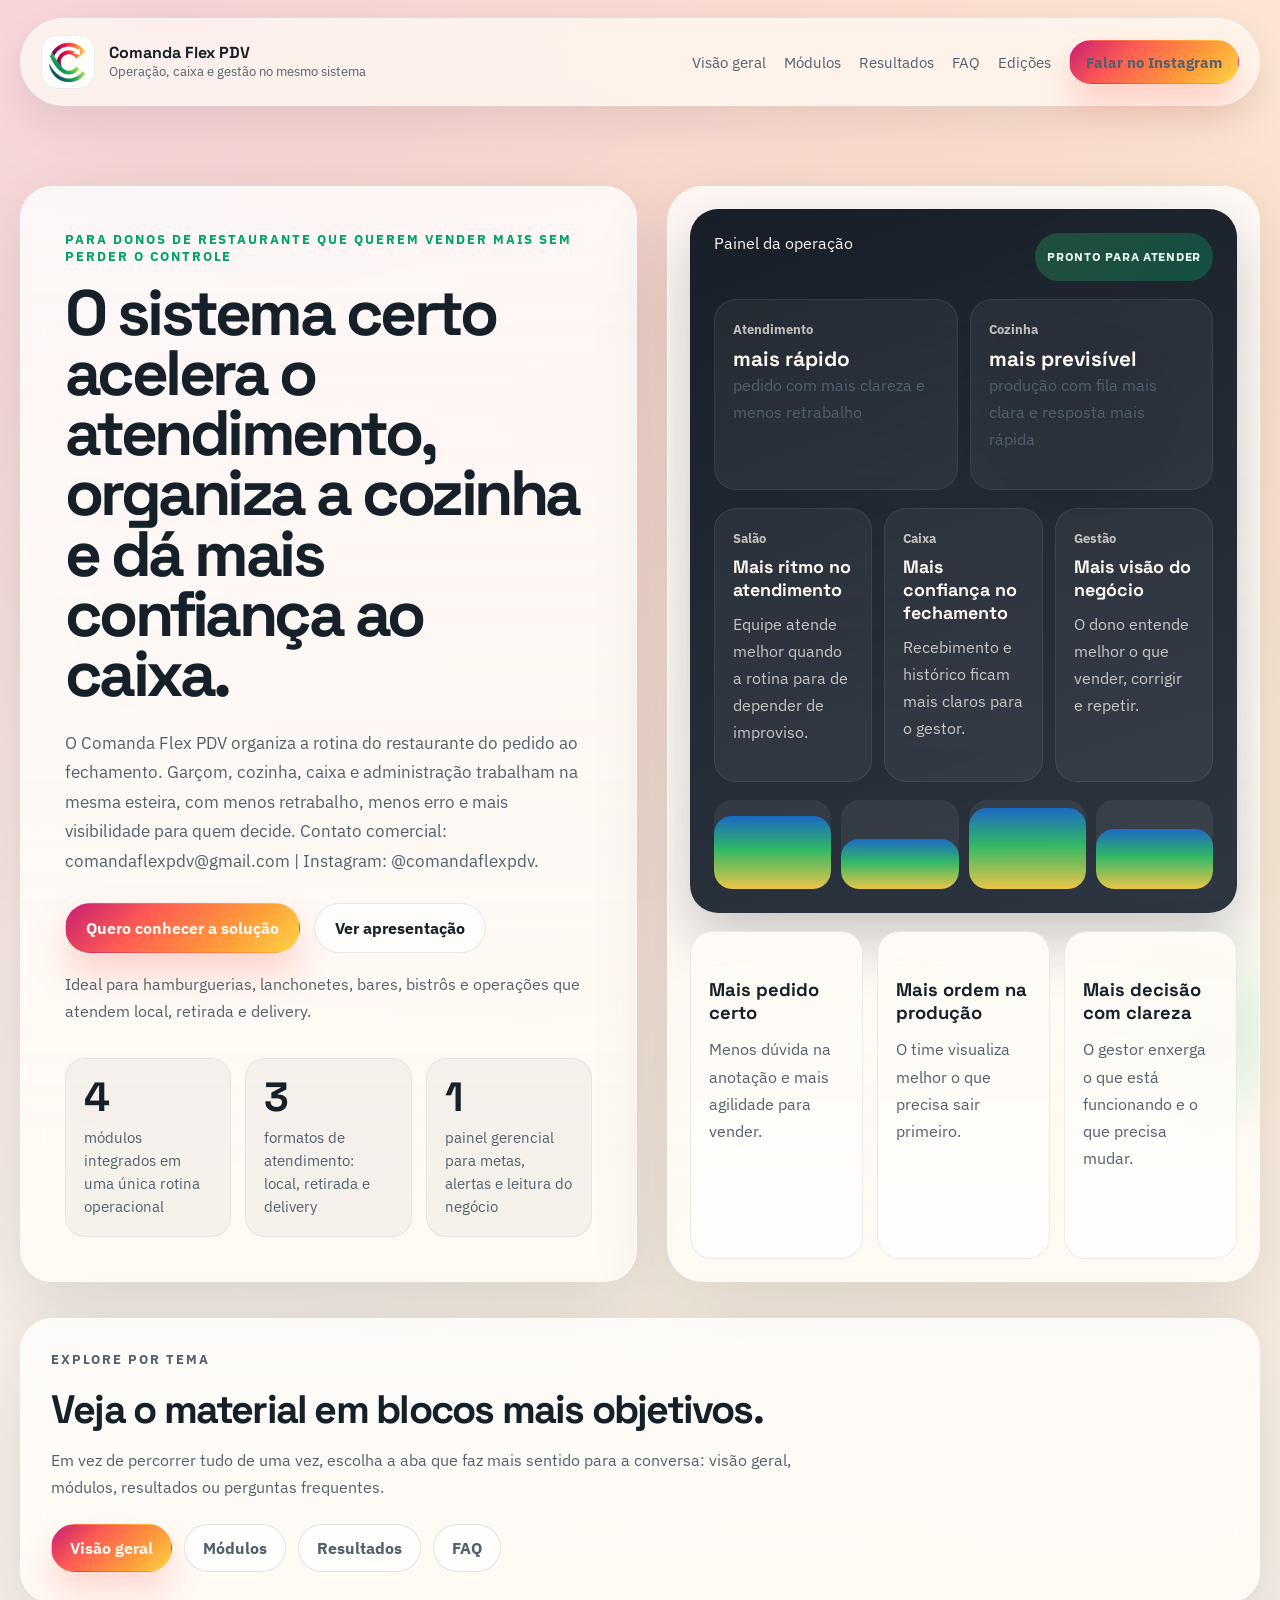
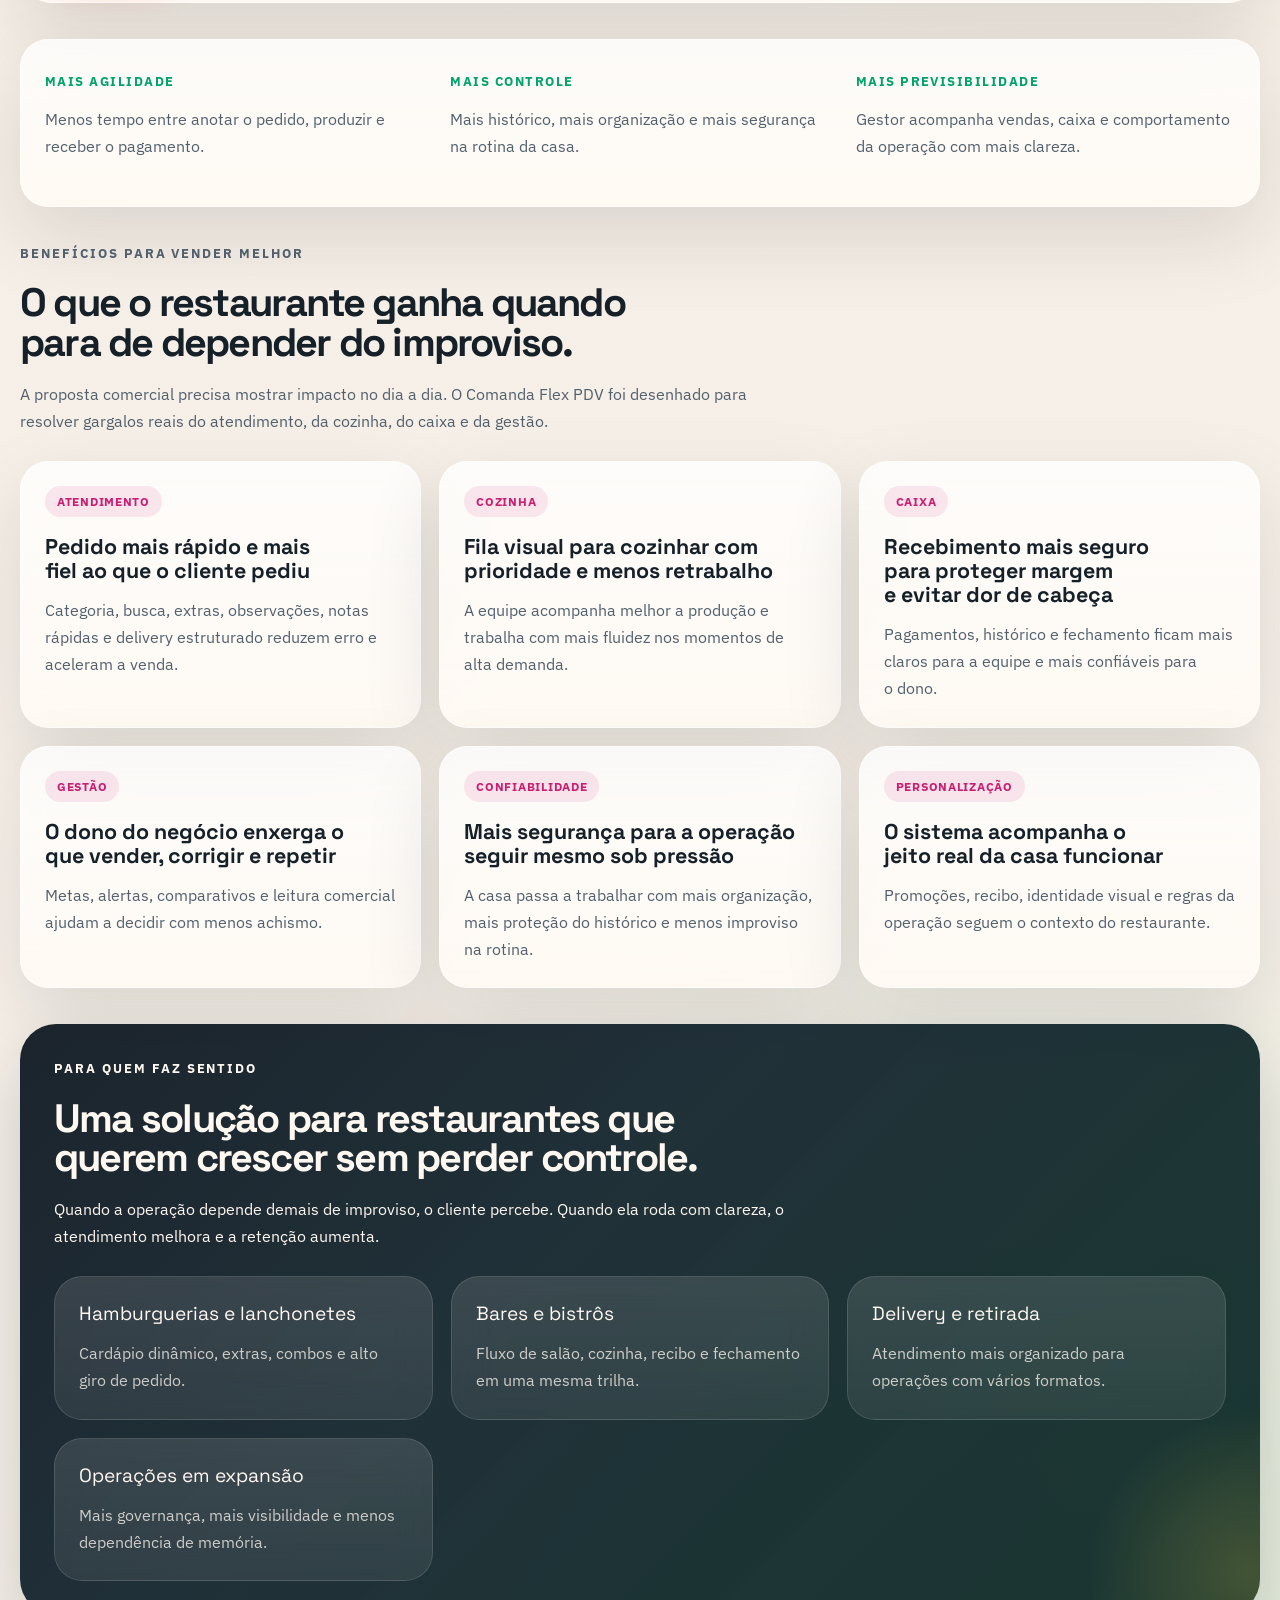
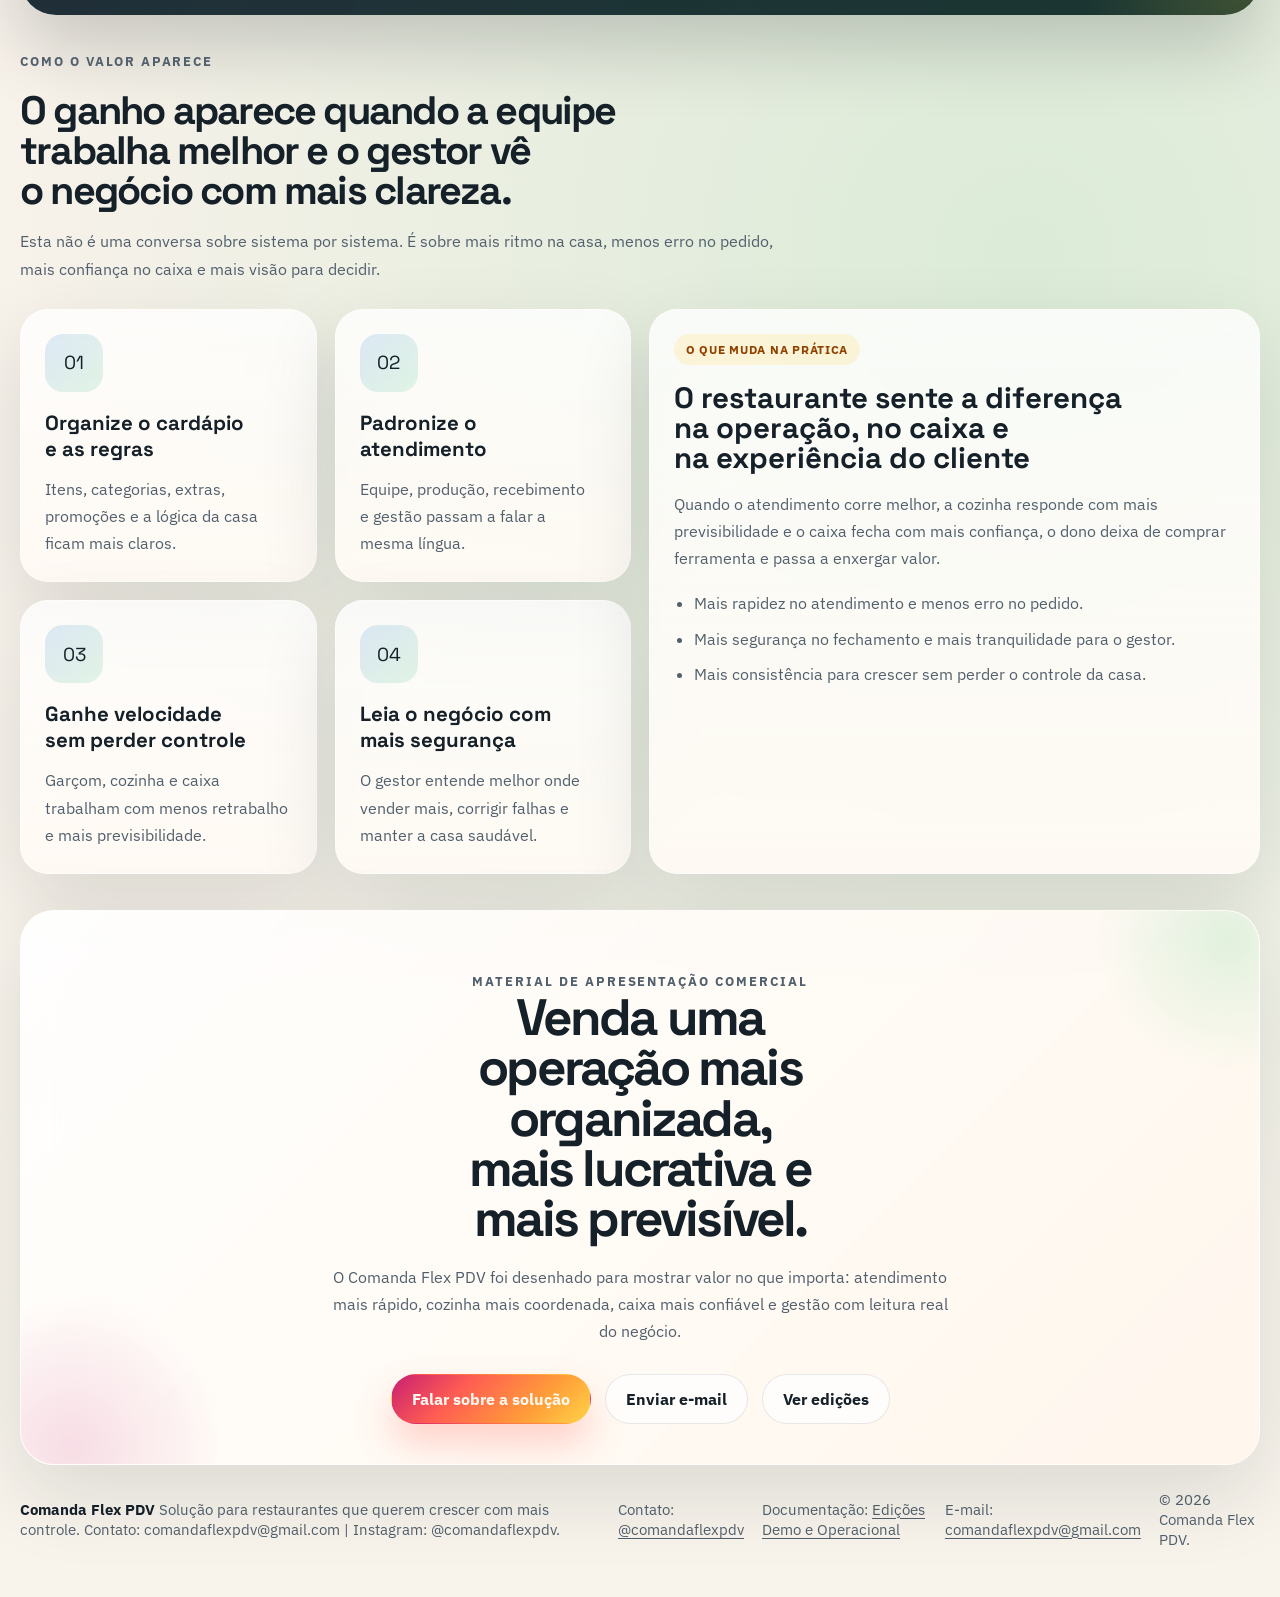
==== commit b3602dfc: "docs: reorganiza o site em abas e adiciona página de edições do produto" ====
--- a/index.html
+++ b/index.html
@@ -6,7 +6,7 @@
     <title>Comanda Flex PDV | PDV operacional local para restaurantes</title>
     <meta
       name="description"
-      content="Comanda Flex PDV é uma solução para restaurantes com mais agilidade no atendimento, mais controle no caixa e mais clareza para a gestão."
+      content="Comanda Flex PDV é uma solução para restaurantes com mais agilidade no atendimento, mais controle no caixa e mais clareza para a gestão. Contato: comandaflexpdv@gmail.com | Instagram: @comandaflexpdv."
     />
     <meta name="theme-color" content="#ff5d52" />
     <link rel="preconnect" href="https://fonts.googleapis.com" />
@@ -41,10 +41,11 @@
       </button>
 
       <nav id="site-nav" class="site-nav" aria-label="Navegação principal">
-        <a href="#beneficios">Benefícios</a>
-        <a href="#modulos">Módulos</a>
-        <a href="#resultados">Resultados</a>
-        <a href="#faq">FAQ</a>
+        <a href="#conteudo" data-page-tab-target="visao">Visão geral</a>
+        <a href="#conteudo" data-page-tab-target="modulos">Módulos</a>
+        <a href="#conteudo" data-page-tab-target="resultados">Resultados</a>
+        <a href="#conteudo" data-page-tab-target="faq">FAQ</a>
+        <a href="./edicoes.html">Edições</a>
         <a
           class="button button-small button-primary"
           href="https://instagram.com/comandaflexpdv"
@@ -65,7 +66,8 @@
             O Comanda Flex PDV organiza a rotina do restaurante do pedido ao
             fechamento. Garçom, cozinha, caixa e administração trabalham na
             mesma esteira, com menos retrabalho, menos erro e mais visibilidade
-            para quem decide.
+            para quem decide. Contato comercial: comandaflexpdv@gmail.com |
+            Instagram: @comandaflexpdv.
           </p>
 
           <div class="hero-actions">
@@ -77,7 +79,7 @@
             >
               Quero conhecer a solução
             </a>
-            <a class="button button-secondary" href="#beneficios">Ver benefícios</a>
+            <a class="button button-secondary" href="#conteudo" data-page-tab-target="visao">Ver apresentação</a>
           </div>
 
           <p class="hero-caption">
@@ -167,7 +169,61 @@
         </div>
       </section>
 
-      <section class="proof-bar section-shell" data-reveal>
+      <section id="conteudo" class="section-shell page-tabs-intro" data-reveal>
+        <div class="section-heading">
+          <p class="eyebrow">Explore por tema</p>
+          <h2>Veja o material em blocos mais objetivos.</h2>
+          <p>
+            Em vez de percorrer tudo de uma vez, escolha a aba que faz mais sentido
+            para a conversa: visão geral, módulos, resultados ou perguntas frequentes.
+          </p>
+        </div>
+
+        <div class="page-tabs-nav" role="tablist" aria-label="Conteúdo principal do site">
+          <button
+            class="page-tab is-active"
+            type="button"
+            role="tab"
+            aria-selected="true"
+            aria-controls="conteudo-visao"
+            data-page-tab="visao"
+          >
+            Visão geral
+          </button>
+          <button
+            class="page-tab"
+            type="button"
+            role="tab"
+            aria-selected="false"
+            aria-controls="conteudo-modulos"
+            data-page-tab="modulos"
+          >
+            Módulos
+          </button>
+          <button
+            class="page-tab"
+            type="button"
+            role="tab"
+            aria-selected="false"
+            aria-controls="conteudo-resultados"
+            data-page-tab="resultados"
+          >
+            Resultados
+          </button>
+          <button
+            class="page-tab"
+            type="button"
+            role="tab"
+            aria-selected="false"
+            aria-controls="conteudo-faq"
+            data-page-tab="faq"
+          >
+            FAQ
+          </button>
+        </div>
+      </section>
+
+      <section id="conteudo-visao" class="proof-bar section-shell page-panel-section" data-page-panel="visao" data-reveal>
         <article class="proof-item">
           <span>Mais agilidade</span>
           <p>Menos tempo entre anotar o pedido, produzir e receber o pagamento.</p>
@@ -182,7 +238,7 @@
         </article>
       </section>
 
-      <section id="beneficios" class="section-shell">
+      <section id="beneficios" class="section-shell page-panel-section" data-page-panel="visao">
         <div class="section-heading" data-reveal>
           <p class="eyebrow">Benefícios para vender melhor</p>
           <h2>O que o restaurante ganha quando para de depender do improviso.</h2>
@@ -250,7 +306,7 @@
         </div>
       </section>
 
-      <section class="section-shell audience-shell">
+      <section class="section-shell audience-shell page-panel-section" data-page-panel="visao">
         <div class="section-heading section-heading--light" data-reveal>
           <p class="eyebrow">Para quem faz sentido</p>
           <h2>Uma solução para restaurantes que querem crescer sem perder controle.</h2>
@@ -281,7 +337,7 @@
         </div>
       </section>
 
-      <section id="modulos" class="section-shell modules-shell">
+      <section id="conteudo-modulos" class="section-shell modules-shell page-panel-section" data-page-panel="modulos">
         <div class="section-heading" data-reveal>
           <p class="eyebrow">Módulos que se reforçam</p>
           <h2>Cada frente do restaurante ganha clareza no próprio trabalho.</h2>
@@ -494,7 +550,7 @@
         </div>
       </section>
 
-      <section id="resultados" class="section-shell retention-shell">
+      <section id="conteudo-resultados" class="section-shell retention-shell page-panel-section" data-page-panel="resultados">
         <div class="section-heading" data-reveal>
           <p class="eyebrow">O que o dono percebe na prática</p>
           <h2>Restaurantes permanecem quando a rotina melhora de verdade.</h2>
@@ -537,7 +593,7 @@
         </div>
       </section>
 
-      <section class="section-shell implementation-shell">
+      <section class="section-shell implementation-shell page-panel-section" data-page-panel="visao">
         <div class="section-heading" data-reveal>
           <p class="eyebrow">Como o valor aparece</p>
           <h2>O ganho aparece quando a equipe trabalha melhor e o gestor vê o negócio com mais clareza.</h2>
@@ -589,7 +645,7 @@
         </div>
       </section>
 
-      <section id="faq" class="section-shell faq-shell">
+      <section id="conteudo-faq" class="section-shell faq-shell page-panel-section" data-page-panel="faq">
         <div class="section-heading" data-reveal>
           <p class="eyebrow">Perguntas que ajudam a fechar</p>
           <h2>Objeções comuns, respondidas de forma direta.</h2>
@@ -650,7 +706,7 @@
             Falar sobre a solução
           </a>
           <a class="button button-secondary" href="mailto:comandaflexpdv@gmail.com">Enviar e-mail</a>
-          <a class="button button-secondary" href="#modulos">Revisar módulos</a>
+          <a class="button button-secondary" href="./edicoes.html">Ver edições</a>
         </div>
       </section>
     </main>
@@ -658,10 +714,13 @@
     <footer class="site-footer">
       <p>
         <strong>Comanda Flex PDV</strong>
-        <span>Solução para restaurantes que querem crescer com mais controle.</span>
+        <span>Solução para restaurantes que querem crescer com mais controle. Contato: comandaflexpdv@gmail.com | Instagram: @comandaflexpdv.</span>
       </p>
       <p>
         Contato: <a href="https://instagram.com/comandaflexpdv" target="_blank" rel="noreferrer">@comandaflexpdv</a>
+      </p>
+      <p>
+        Documentação: <a href="./edicoes.html">Edições Demo e Operacional</a>
       </p>
       <p>
         E-mail: <a href="mailto:comandaflexpdv@gmail.com">comandaflexpdv@gmail.com</a>
--- a/assets/site.css
+++ b/assets/site.css
@@ -1129,6 +1129,221 @@
   text-underline-offset: 0.18em;
 }
 
+.page-tabs-intro,
+.docs-summary-card,
+.docs-card,
+.note-banner,
+.docs-table-shell {
+  border: 1px solid rgba(255, 255, 255, 0.52);
+  background:
+    linear-gradient(180deg, rgba(255, 255, 255, 0.78), rgba(255, 250, 244, 0.92));
+  backdrop-filter: blur(18px);
+  box-shadow: var(--shadow);
+}
+
+.page-tabs-intro {
+  padding: 30px;
+  border-radius: var(--radius-xl);
+}
+
+.page-tabs-intro .section-heading {
+  margin-bottom: 0;
+}
+
+.page-tabs-nav {
+  display: flex;
+  flex-wrap: wrap;
+  gap: 12px;
+  margin-top: 22px;
+}
+
+.page-tab {
+  appearance: none;
+  border: 1px solid rgba(21, 32, 41, 0.12);
+  border-radius: 999px;
+  padding: 13px 18px;
+  background: rgba(255, 255, 255, 0.72);
+  color: var(--text-soft);
+  cursor: pointer;
+  font-weight: 700;
+  transition:
+    transform 180ms ease,
+    color 180ms ease,
+    box-shadow 180ms ease,
+    border-color 180ms ease,
+    background 180ms ease;
+}
+
+.page-tab:hover,
+.page-tab:focus-visible {
+  transform: translateY(-2px);
+  color: var(--text);
+}
+
+.page-tab.is-active {
+  color: var(--text-inverse);
+  border-color: transparent;
+  background:
+    linear-gradient(135deg, var(--magenta), var(--red) 34%, var(--orange) 72%, var(--yellow));
+  box-shadow: 0 18px 32px rgba(255, 93, 82, 0.22);
+}
+
+.page-panel-section[hidden] {
+  display: none !important;
+}
+
+.docs-hero .hero-stage {
+  display: grid;
+  gap: 18px;
+  align-content: start;
+}
+
+.docs-summary-card,
+.note-banner,
+.docs-card,
+.docs-table-shell {
+  padding: 28px;
+  border-radius: var(--radius-xl);
+}
+
+.docs-summary-card strong,
+.docs-card h3,
+.docs-table caption,
+.docs-inline-note strong {
+  font-family: var(--font-display);
+}
+
+.docs-summary-card small,
+.docs-card small,
+.docs-inline-note small {
+  display: block;
+  margin-bottom: 10px;
+  color: var(--teal);
+  font-size: 0.8rem;
+  font-weight: 700;
+  text-transform: uppercase;
+  letter-spacing: 0.04em;
+}
+
+.docs-summary-card strong {
+  display: block;
+  font-size: 1.35rem;
+  line-height: 1.05;
+}
+
+.docs-summary-card p,
+.docs-card p,
+.note-banner p {
+  margin: 14px 0 0;
+  color: var(--text-soft);
+}
+
+.docs-family-grid,
+.docs-tier-grid {
+  display: grid;
+  gap: 22px;
+}
+
+.docs-family-grid {
+  grid-template-columns: repeat(2, minmax(0, 1fr));
+}
+
+.docs-tier-grid {
+  grid-template-columns: repeat(3, minmax(0, 1fr));
+}
+
+.docs-card__header {
+  display: flex;
+  align-items: flex-start;
+  justify-content: space-between;
+  gap: 14px;
+}
+
+.docs-card__header h3 {
+  margin: 0;
+  font-size: 1.5rem;
+}
+
+.docs-pill {
+  display: inline-flex;
+  align-items: center;
+  justify-content: center;
+  padding: 7px 11px;
+  border-radius: 999px;
+  background: rgba(24, 112, 214, 0.11);
+  color: var(--blue);
+  font-size: 0.82rem;
+  font-weight: 700;
+  white-space: nowrap;
+}
+
+.docs-list {
+  margin: 18px 0 0;
+  padding-left: 20px;
+  color: var(--text-soft);
+}
+
+.docs-list li + li {
+  margin-top: 10px;
+}
+
+.docs-inline-note {
+  margin-top: 18px;
+  padding-top: 18px;
+  border-top: 1px solid var(--line);
+}
+
+.docs-inline-note p {
+  margin: 10px 0 0;
+}
+
+.docs-table-shell {
+  overflow: auto;
+}
+
+.docs-table {
+  width: max-content;
+  min-width: 100%;
+  border-collapse: collapse;
+}
+
+.docs-table caption {
+  margin-bottom: 16px;
+  text-align: left;
+  font-size: 1.1rem;
+  font-weight: 700;
+}
+
+.docs-table thead th {
+  background: rgba(255, 248, 241, 0.96);
+  color: var(--text);
+  font-size: 0.92rem;
+  font-weight: 700;
+}
+
+.docs-table th,
+.docs-table td {
+  padding: 14px 16px;
+  border-bottom: 1px solid var(--line);
+  vertical-align: top;
+}
+
+.docs-table tbody th {
+  min-width: 170px;
+  text-align: left;
+  color: var(--text);
+}
+
+.docs-table td {
+  min-width: 180px;
+  color: var(--text-soft);
+}
+
+.docs-table tr:last-child th,
+.docs-table tr:last-child td {
+  border-bottom: none;
+}
+
 .js [data-reveal] {
   opacity: 0;
   transform: translateY(28px);
@@ -1178,6 +1393,7 @@
   .hero-sidecards,
   .proof-bar,
   .feature-grid,
+  .docs-tier-grid,
   .audience-grid,
   .developer-grid,
   .retention-grid,
@@ -1185,9 +1401,19 @@
     grid-template-columns: repeat(2, minmax(0, 1fr));
   }
 
+  .docs-family-grid,
+  .docs-hero .hero-stage {
+    grid-template-columns: 1fr;
+  }
+
   .hero-copy,
   .hero-stage,
-  .closing-cta {
+  .closing-cta,
+  .page-tabs-intro,
+  .docs-summary-card,
+  .note-banner,
+  .docs-card,
+  .docs-table-shell {
     padding: 32px;
   }
 }
@@ -1234,6 +1460,8 @@
   .hero-sidecards,
   .proof-bar,
   .feature-grid,
+  .docs-family-grid,
+  .docs-tier-grid,
   .audience-grid,
   .developer-grid,
   .developer-bridge,
@@ -1258,6 +1486,15 @@
 
   .module-mock--kitchen {
     grid-template-columns: 1fr;
+  }
+
+  .page-tabs-nav {
+    display: grid;
+    grid-template-columns: repeat(2, minmax(0, 1fr));
+  }
+
+  .page-tab {
+    width: 100%;
   }
 
   .site-footer {
@@ -1302,6 +1539,7 @@
   .hero-copy,
   .hero-stage,
   .proof-bar,
+  .page-tabs-intro,
   .audience-shell,
   .developer-shell,
   .module-panel,
@@ -1328,4 +1566,21 @@
   .closing-cta h2 {
     max-width: none;
   }
-}
+
+  .page-tabs-nav {
+    grid-template-columns: 1fr;
+  }
+
+  .docs-summary-card,
+  .note-banner,
+  .docs-card,
+  .docs-table-shell {
+    padding: 22px;
+    border-radius: 24px;
+  }
+
+  .docs-table th,
+  .docs-table td {
+    padding: 12px 14px;
+  }
+}
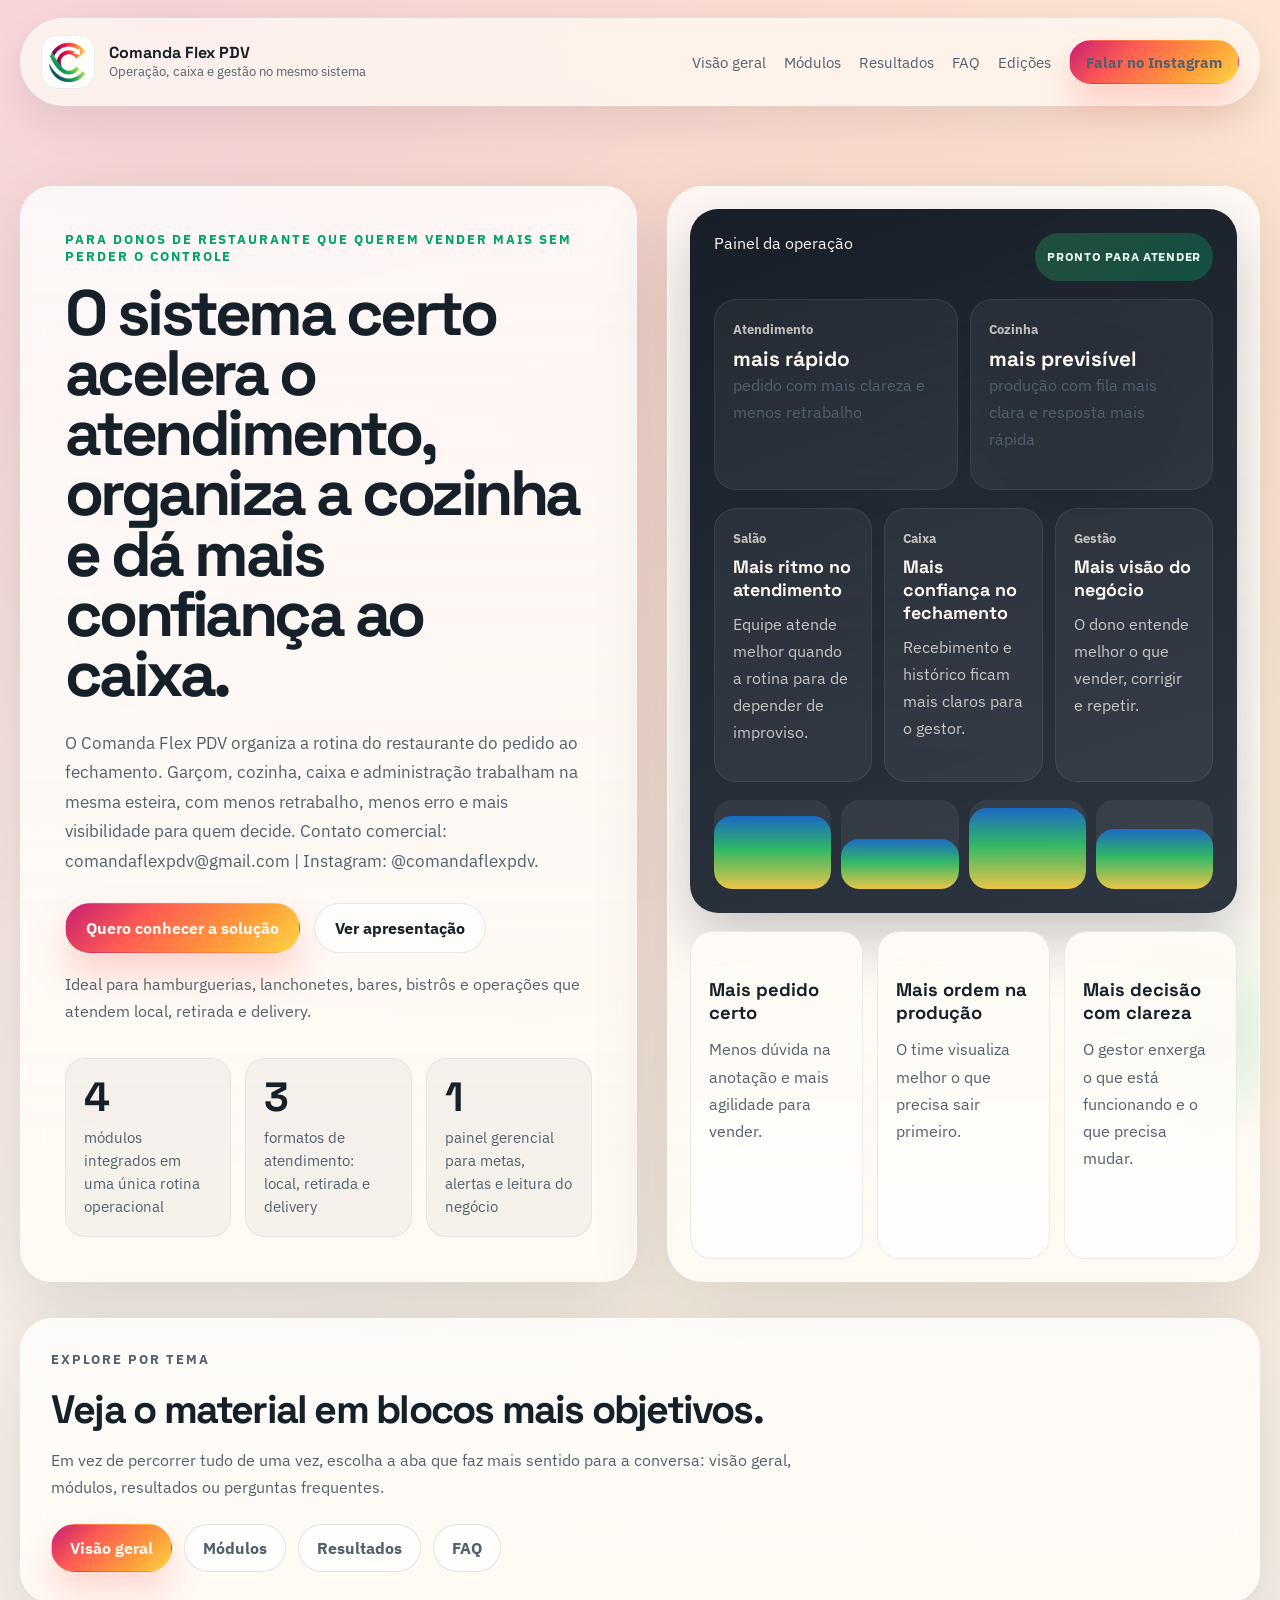
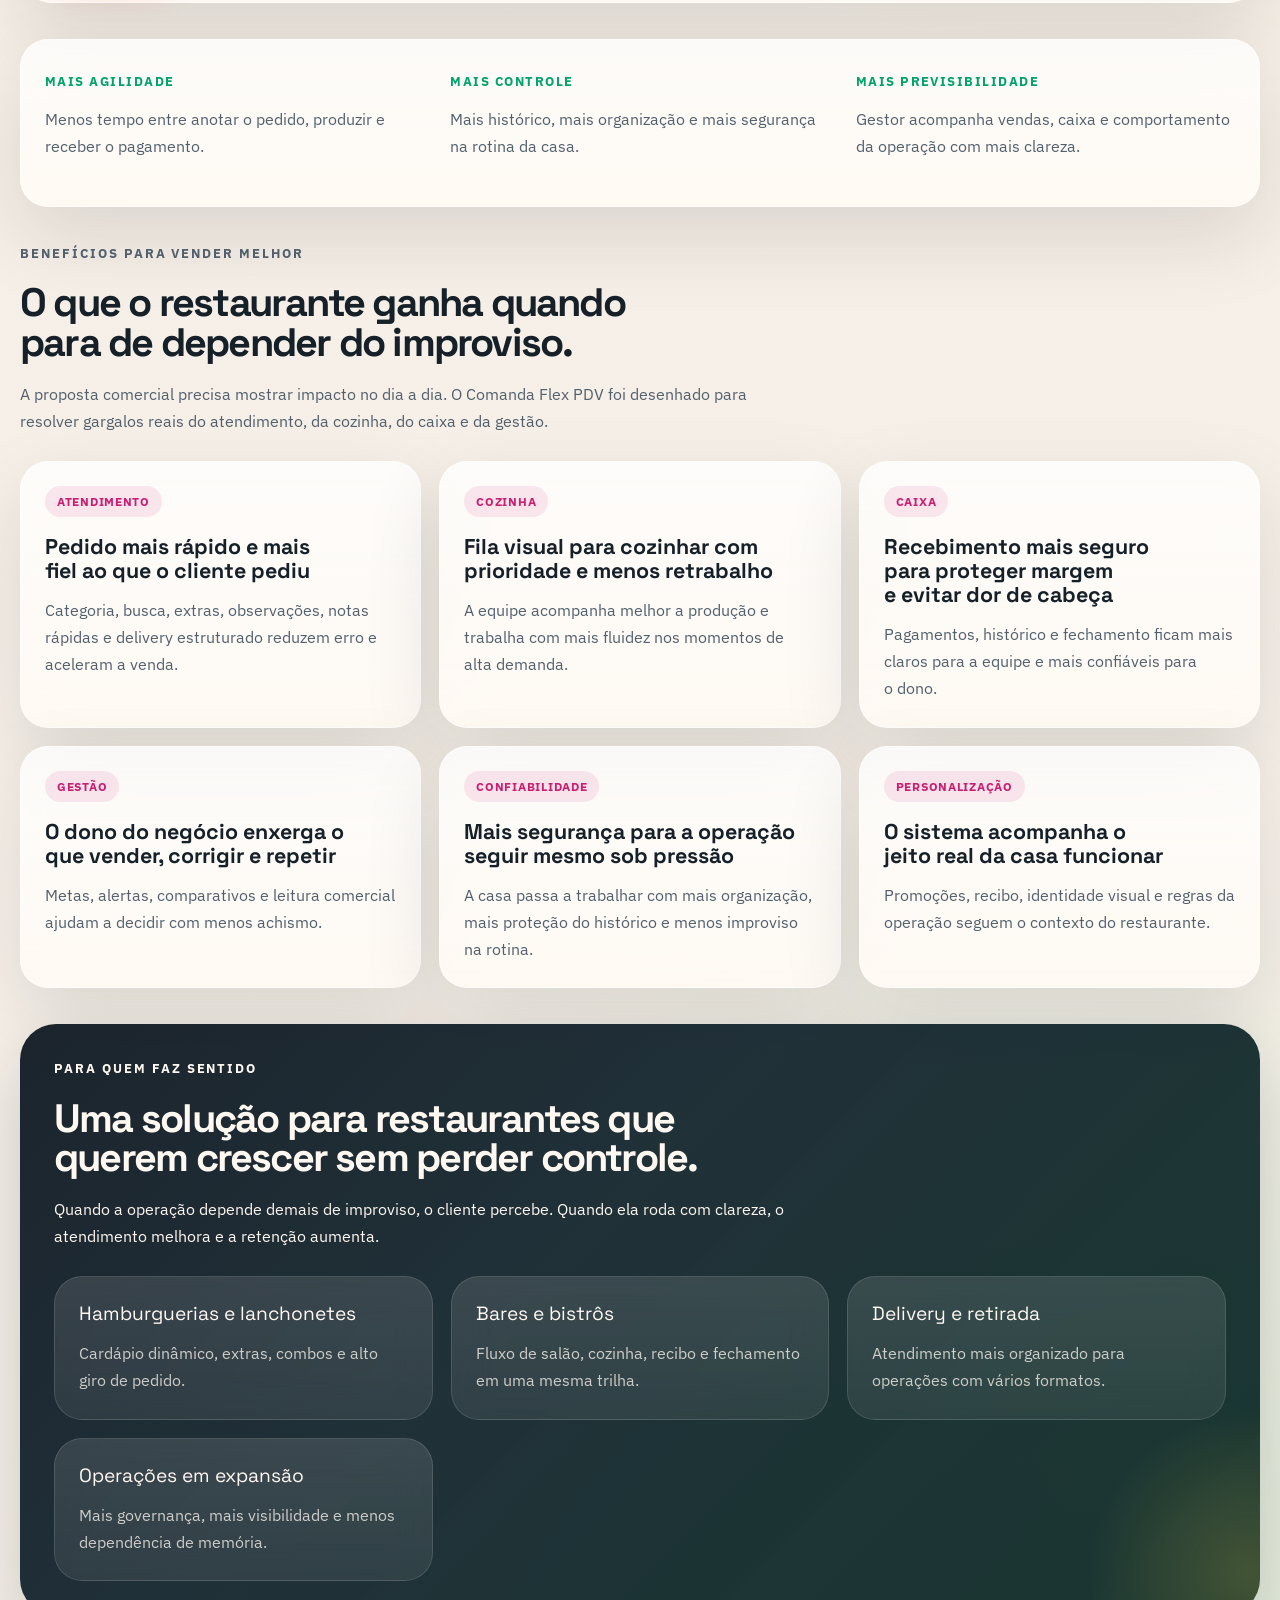
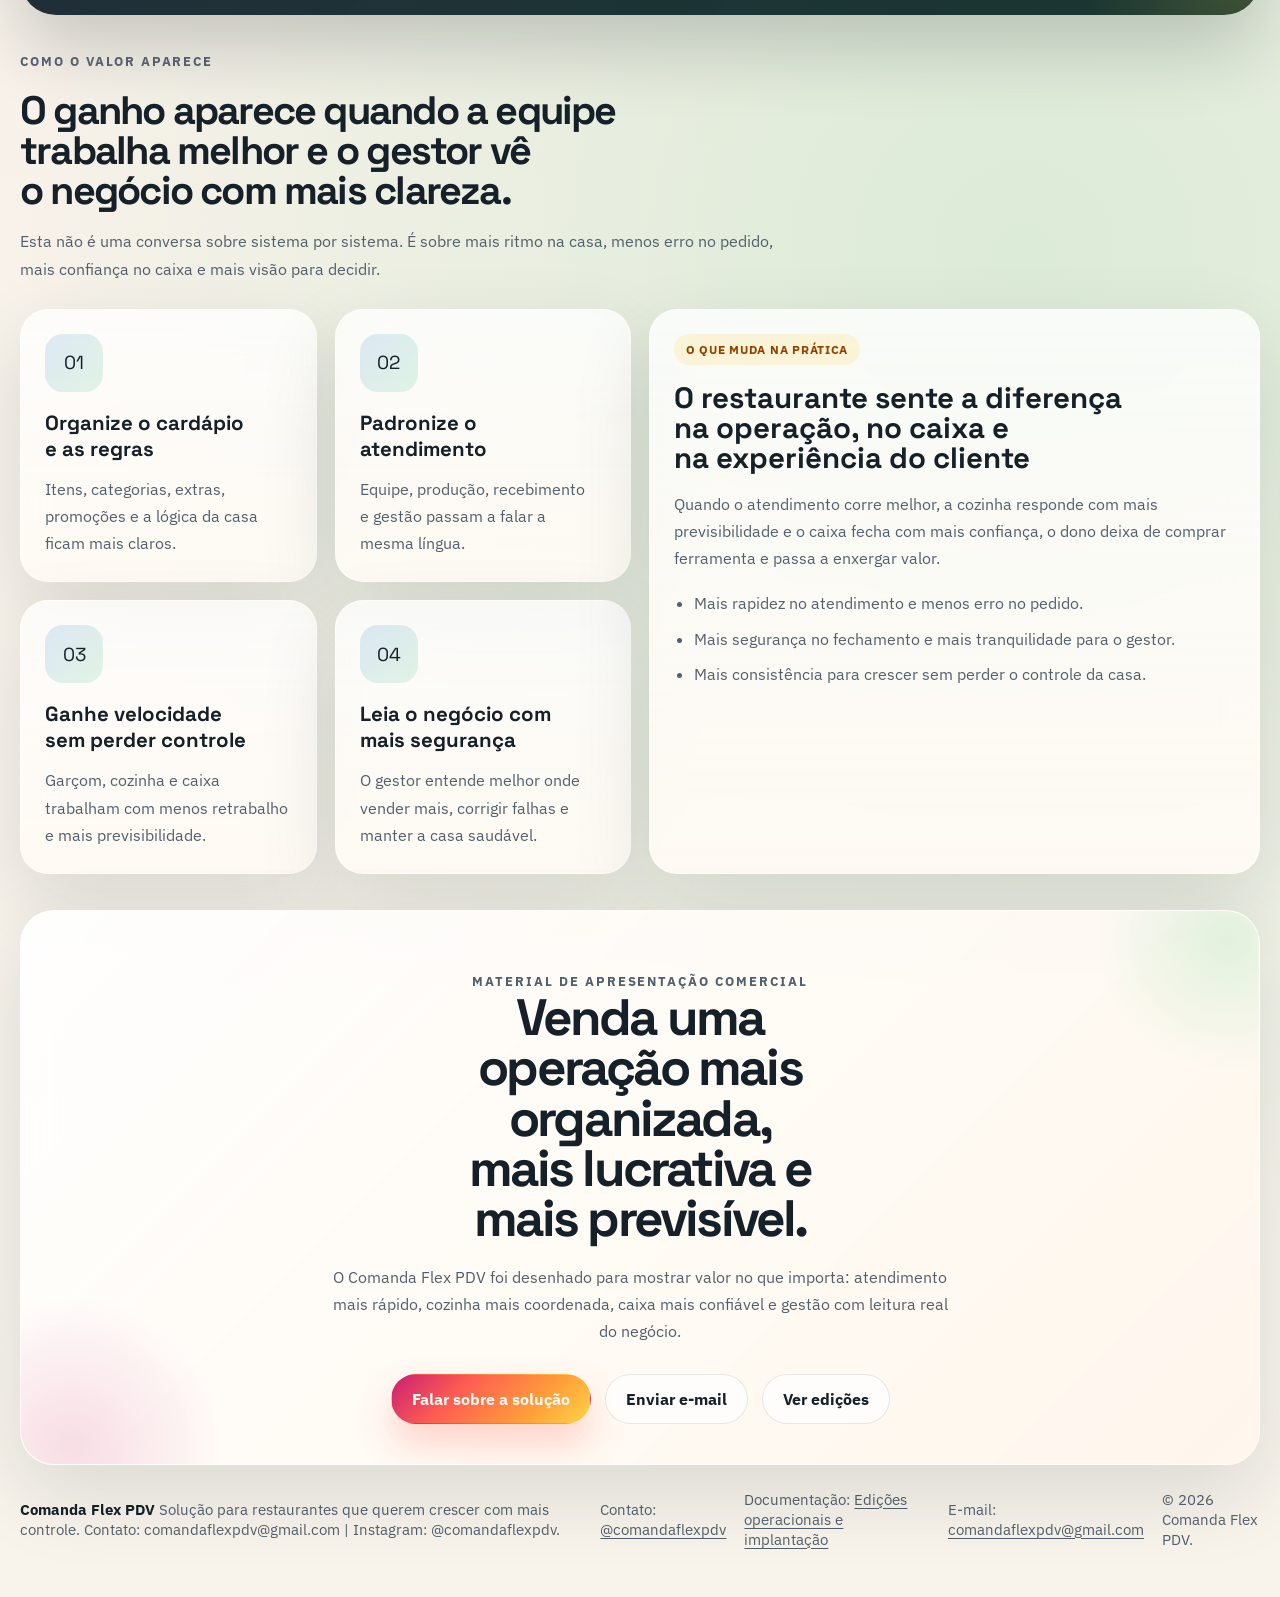
==== commit 142971e0: "docs: atualiza o site para o novo modelo de edições, licenças e implantação" ====
--- a/index.html
+++ b/index.html
@@ -720,7 +720,7 @@
         Contato: <a href="https://instagram.com/comandaflexpdv" target="_blank" rel="noreferrer">@comandaflexpdv</a>
       </p>
       <p>
-        Documentação: <a href="./edicoes.html">Edições Demo e Operacional</a>
+        Documentação: <a href="./edicoes.html">Edições operacionais e implantação</a>
       </p>
       <p>
         E-mail: <a href="mailto:comandaflexpdv@gmail.com">comandaflexpdv@gmail.com</a>
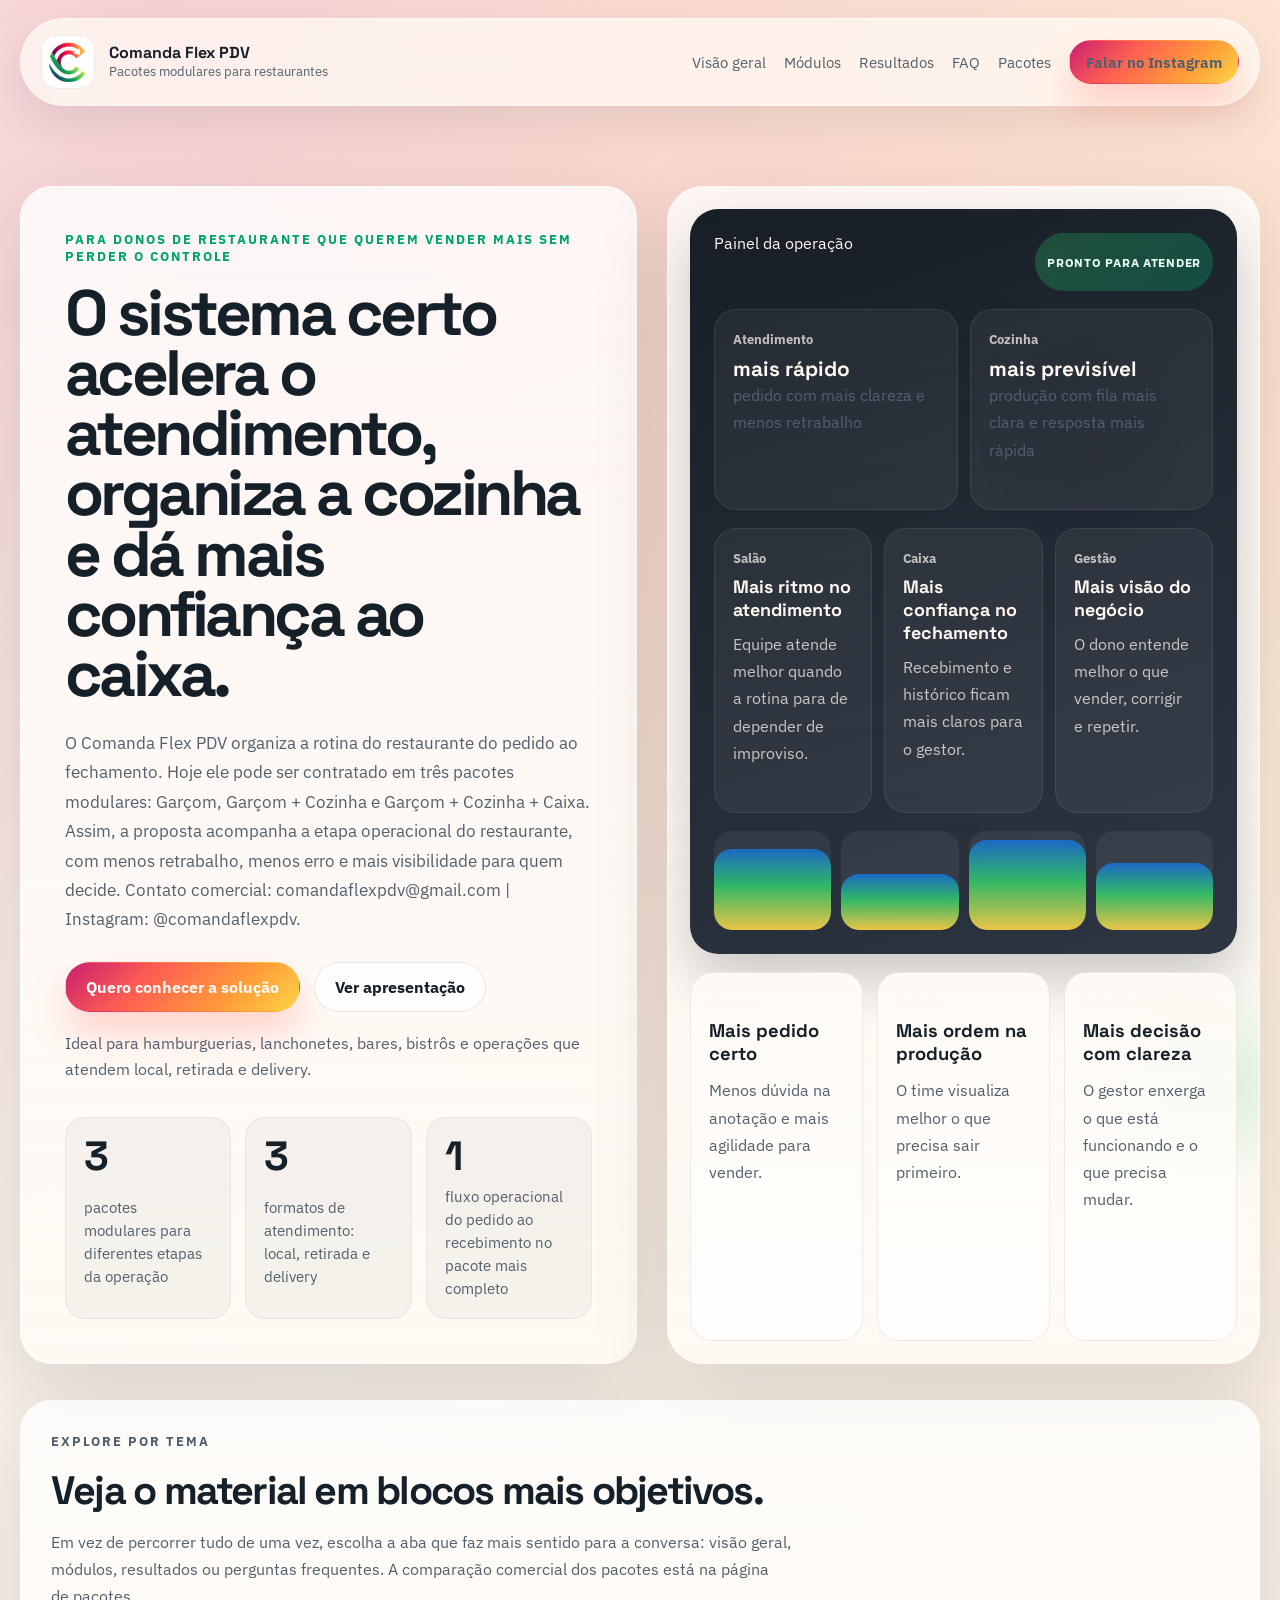
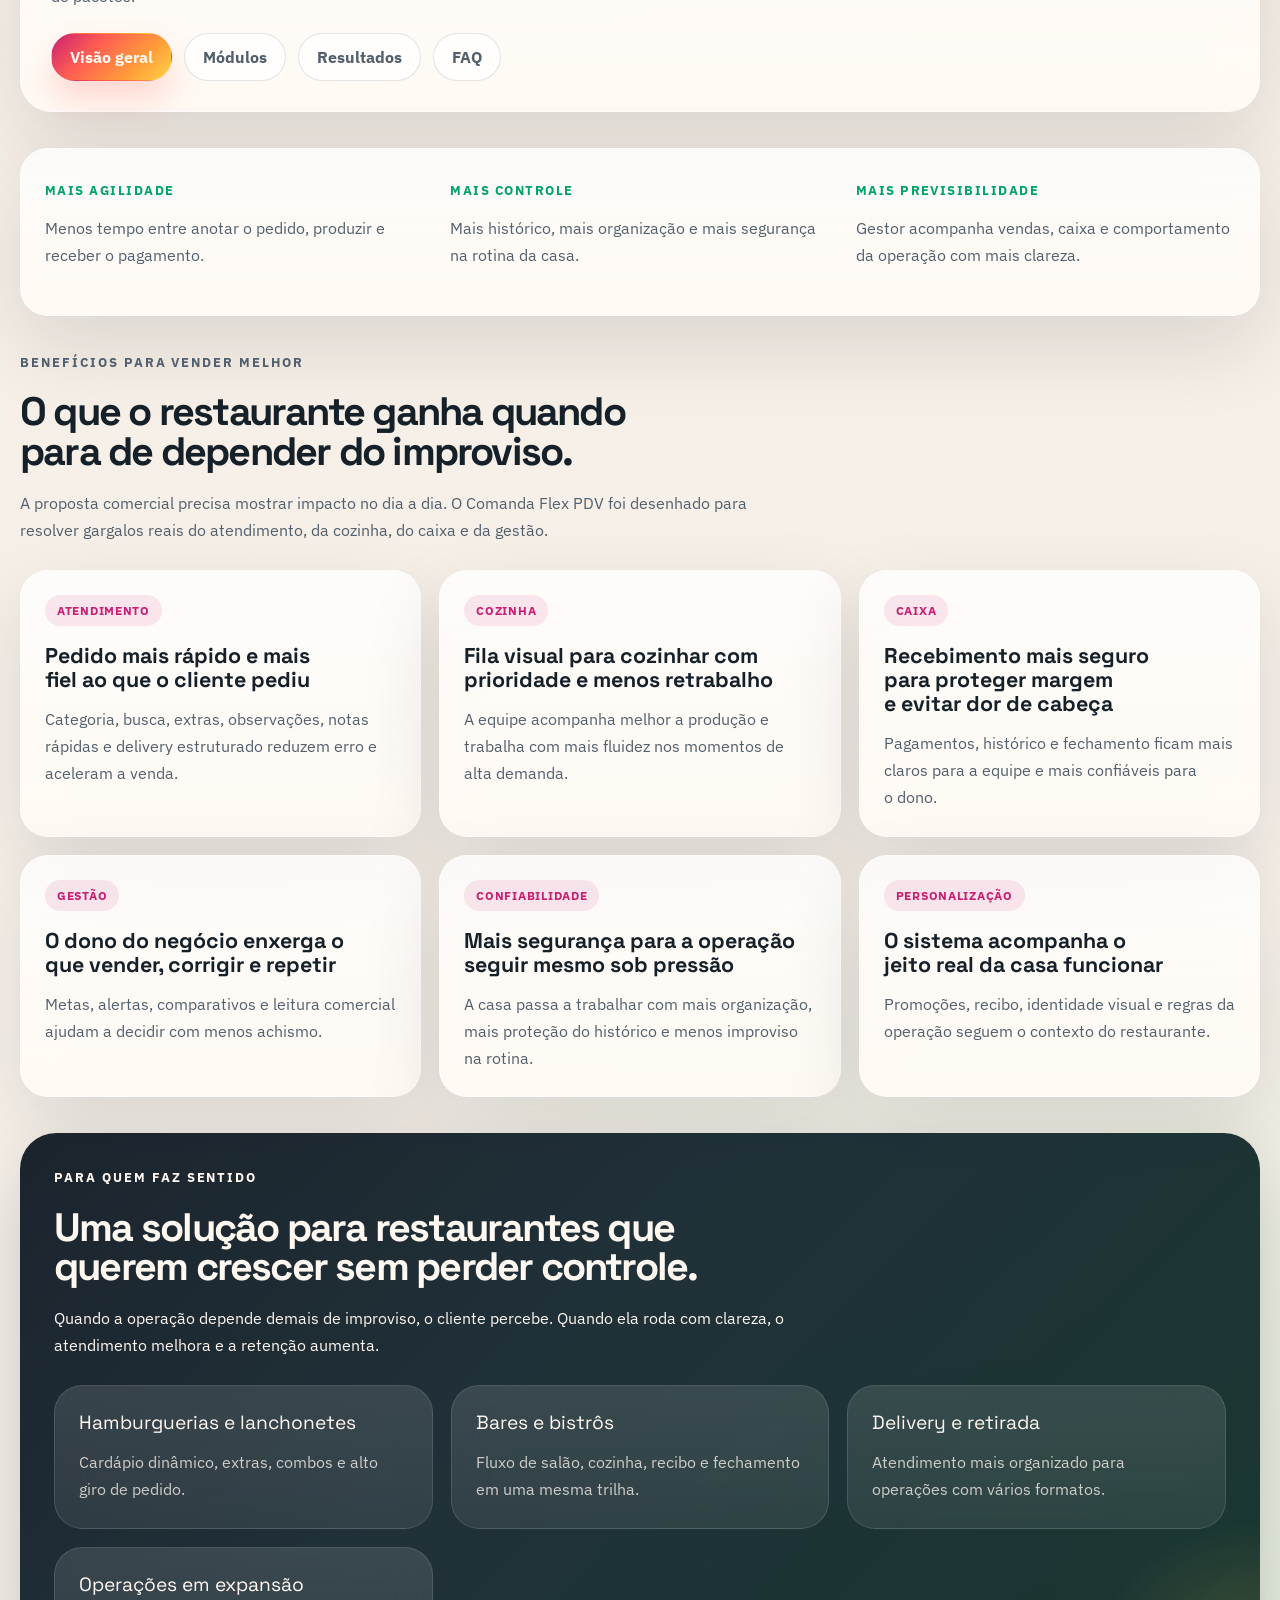
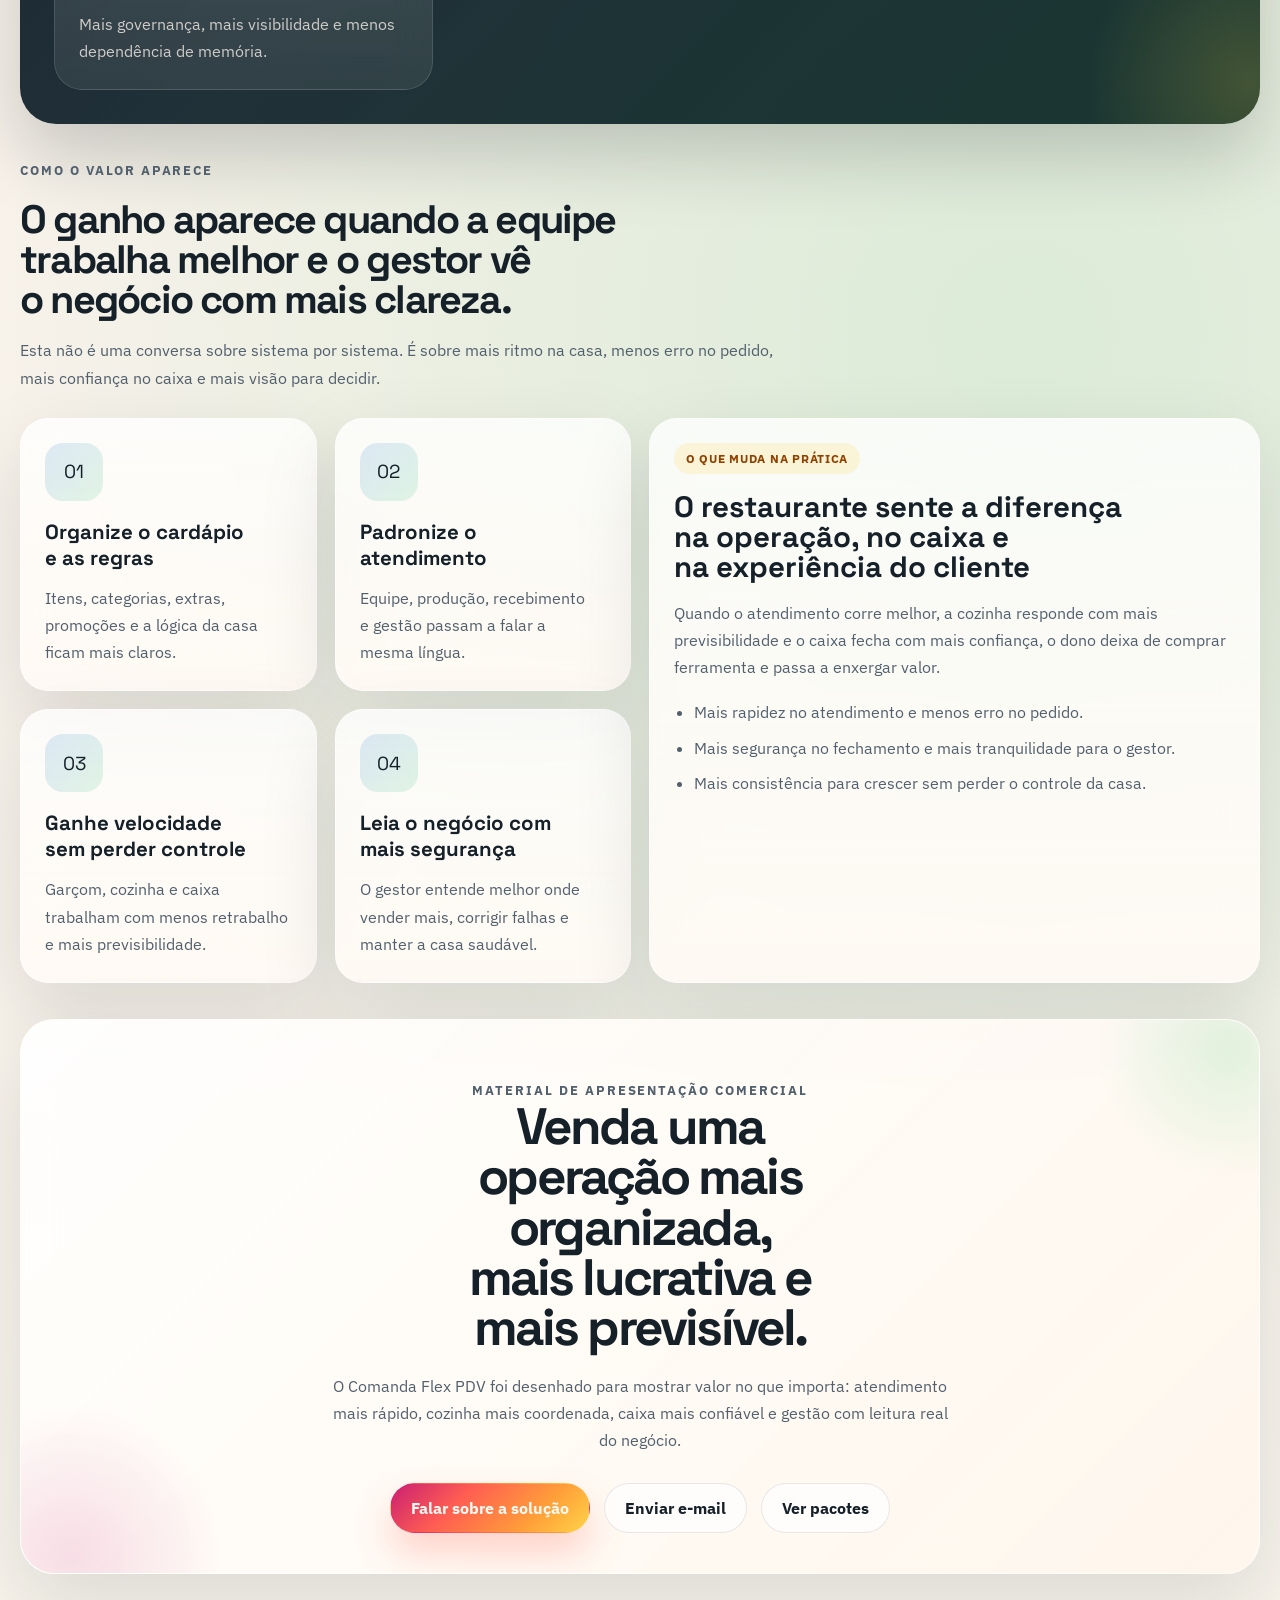
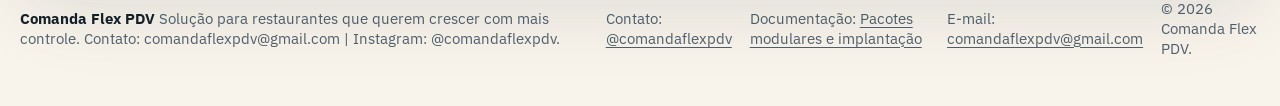
==== commit 2b1c6a0e: "docs: reorganiza a apresentação comercial dos pacotes do sistema" ====
--- a/index.html
+++ b/index.html
@@ -6,7 +6,7 @@
     <title>Comanda Flex PDV | PDV operacional local para restaurantes</title>
     <meta
       name="description"
-      content="Comanda Flex PDV é uma solução para restaurantes com mais agilidade no atendimento, mais controle no caixa e mais clareza para a gestão. Contato: comandaflexpdv@gmail.com | Instagram: @comandaflexpdv."
+      content="Comanda Flex PDV é uma solução modular para restaurantes, com pacotes Garçom, Garçom + Cozinha e Garçom + Cozinha + Caixa. Contato: comandaflexpdv@gmail.com | Instagram: @comandaflexpdv."
     />
     <meta name="theme-color" content="#ff5d52" />
     <link rel="preconnect" href="https://fonts.googleapis.com" />
@@ -27,7 +27,7 @@
         <img class="brand-logo" src="./assets/brand-logo.png" alt="" />
         <span class="brand-copy">
           <strong>Comanda Flex PDV</strong>
-          <small>Operação, caixa e gestão no mesmo sistema</small>
+          <small>Pacotes modulares para restaurantes</small>
         </span>
       </a>
 
@@ -45,7 +45,7 @@
         <a href="#conteudo" data-page-tab-target="modulos">Módulos</a>
         <a href="#conteudo" data-page-tab-target="resultados">Resultados</a>
         <a href="#conteudo" data-page-tab-target="faq">FAQ</a>
-        <a href="./edicoes.html">Edições</a>
+        <a href="./edicoes.html">Pacotes</a>
         <a
           class="button button-small button-primary"
           href="https://instagram.com/comandaflexpdv"
@@ -64,10 +64,11 @@
           <h1>O sistema certo acelera o atendimento, organiza a cozinha e dá mais confiança ao caixa.</h1>
           <p class="hero-lede">
             O Comanda Flex PDV organiza a rotina do restaurante do pedido ao
-            fechamento. Garçom, cozinha, caixa e administração trabalham na
-            mesma esteira, com menos retrabalho, menos erro e mais visibilidade
-            para quem decide. Contato comercial: comandaflexpdv@gmail.com |
-            Instagram: @comandaflexpdv.
+            fechamento. Hoje ele pode ser contratado em três pacotes modulares:
+            Garçom, Garçom + Cozinha e Garçom + Cozinha + Caixa. Assim, a proposta
+            acompanha a etapa operacional do restaurante, com menos retrabalho,
+            menos erro e mais visibilidade para quem decide. Contato comercial:
+            comandaflexpdv@gmail.com | Instagram: @comandaflexpdv.
           </p>
 
           <div class="hero-actions">
@@ -89,8 +90,8 @@
 
           <ul class="hero-metrics" aria-label="Indicadores do produto">
             <li>
-              <strong data-counter="4">4</strong>
-              <span>módulos integrados em uma única rotina operacional</span>
+              <strong data-counter="3">3</strong>
+              <span>pacotes modulares para diferentes etapas da operação</span>
             </li>
             <li>
               <strong data-counter="3">3</strong>
@@ -98,7 +99,7 @@
             </li>
             <li>
               <strong data-counter="1">1</strong>
-              <span>painel gerencial para metas, alertas e leitura do negócio</span>
+              <span>fluxo operacional do pedido ao recebimento no pacote mais completo</span>
             </li>
           </ul>
         </div>
@@ -176,6 +177,7 @@
           <p>
             Em vez de percorrer tudo de uma vez, escolha a aba que faz mais sentido
             para a conversa: visão geral, módulos, resultados ou perguntas frequentes.
+            A comparação comercial dos pacotes está na página de pacotes.
           </p>
         </div>
 
@@ -340,10 +342,11 @@
       <section id="conteudo-modulos" class="section-shell modules-shell page-panel-section" data-page-panel="modulos">
         <div class="section-heading" data-reveal>
           <p class="eyebrow">Módulos que se reforçam</p>
-          <h2>Cada frente do restaurante ganha clareza no próprio trabalho.</h2>
+          <h2>Os pacotes comerciais são montados a partir desses módulos operacionais.</h2>
           <p>
-            O discurso de venda fica mais forte quando cada papel enxerga seu
-            ganho direto. Aqui, o sistema conversa com a equipe inteira.
+            Comercialmente, a leitura fica assim: Garçom é a base, Garçom + Cozinha
+            adiciona produção integrada e Garçom + Cozinha + Caixa fecha o ciclo
+            do pedido ao recebimento.
           </p>
         </div>
 
@@ -706,7 +709,7 @@
             Falar sobre a solução
           </a>
           <a class="button button-secondary" href="mailto:comandaflexpdv@gmail.com">Enviar e-mail</a>
-          <a class="button button-secondary" href="./edicoes.html">Ver edições</a>
+          <a class="button button-secondary" href="./edicoes.html">Ver pacotes</a>
         </div>
       </section>
     </main>
@@ -720,7 +723,7 @@
         Contato: <a href="https://instagram.com/comandaflexpdv" target="_blank" rel="noreferrer">@comandaflexpdv</a>
       </p>
       <p>
-        Documentação: <a href="./edicoes.html">Edições operacionais e implantação</a>
+        Documentação: <a href="./edicoes.html">Pacotes modulares e implantação</a>
       </p>
       <p>
         E-mail: <a href="mailto:comandaflexpdv@gmail.com">comandaflexpdv@gmail.com</a>
